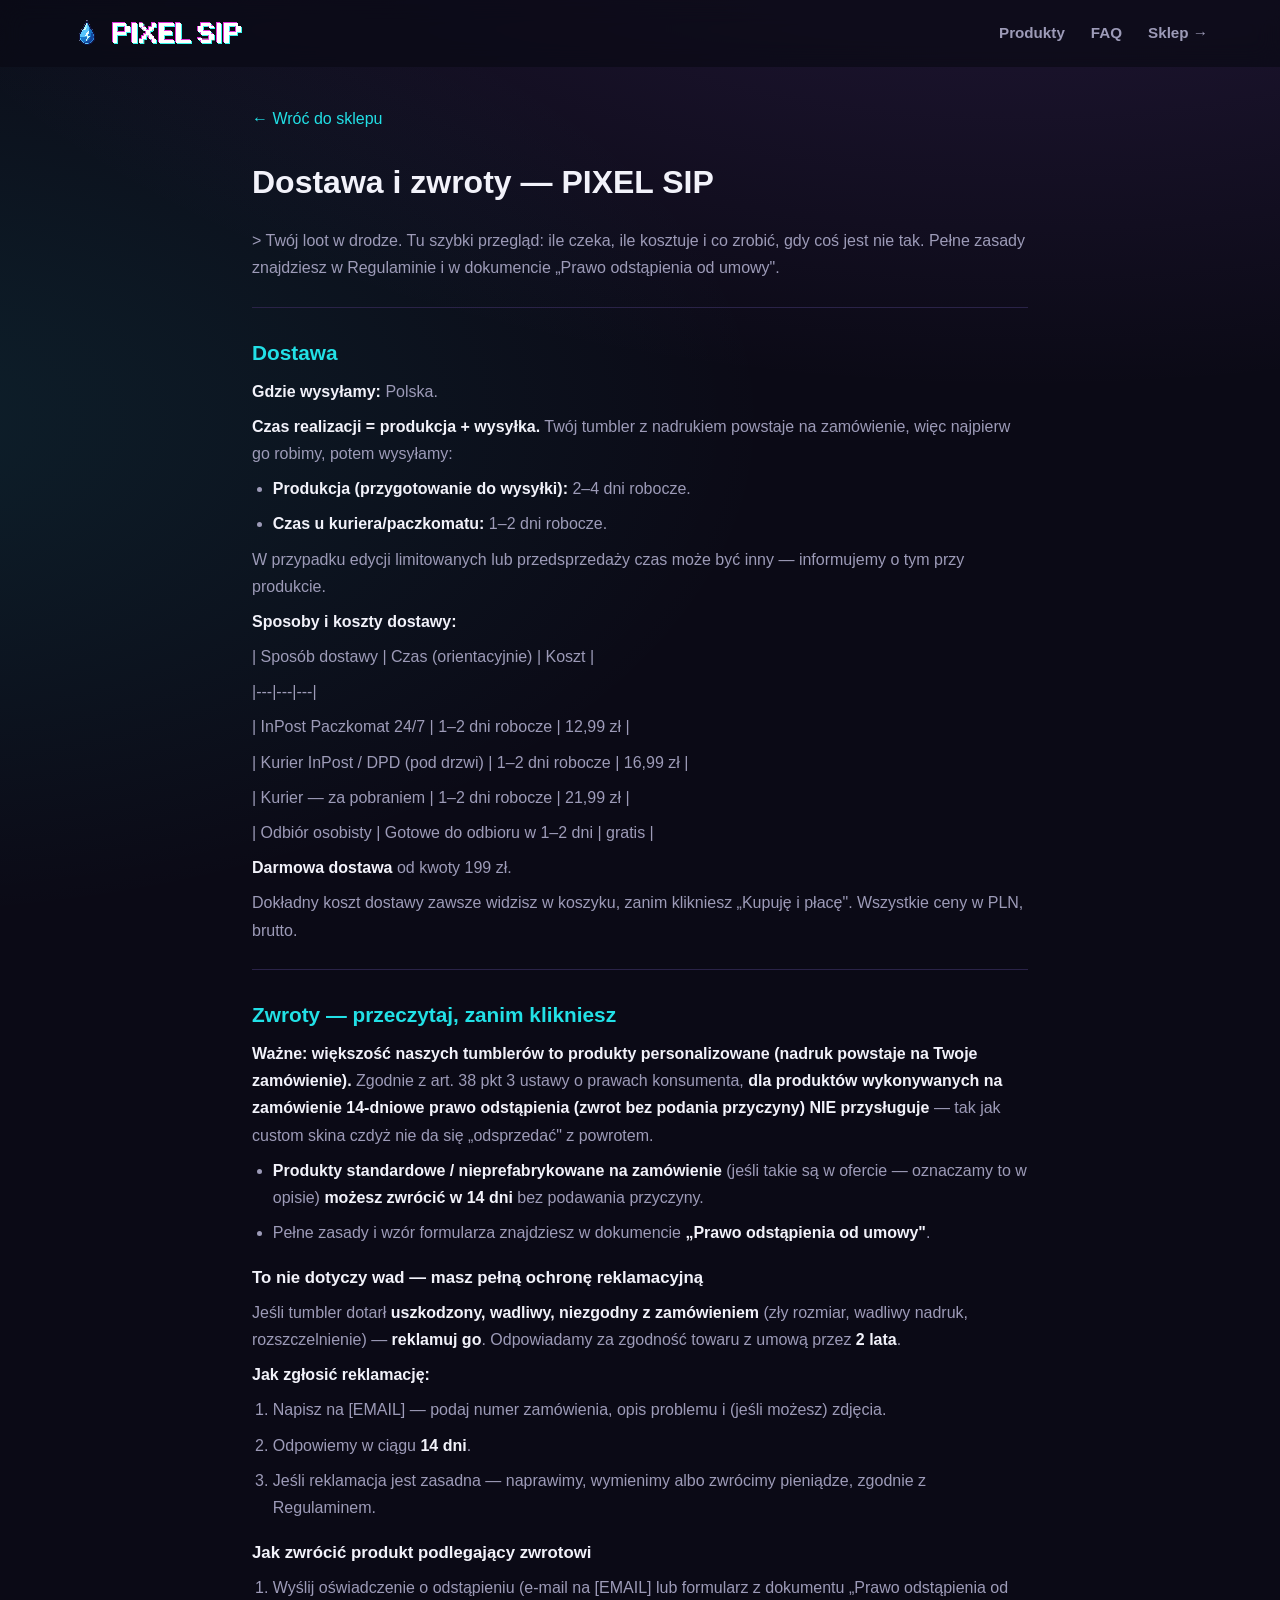
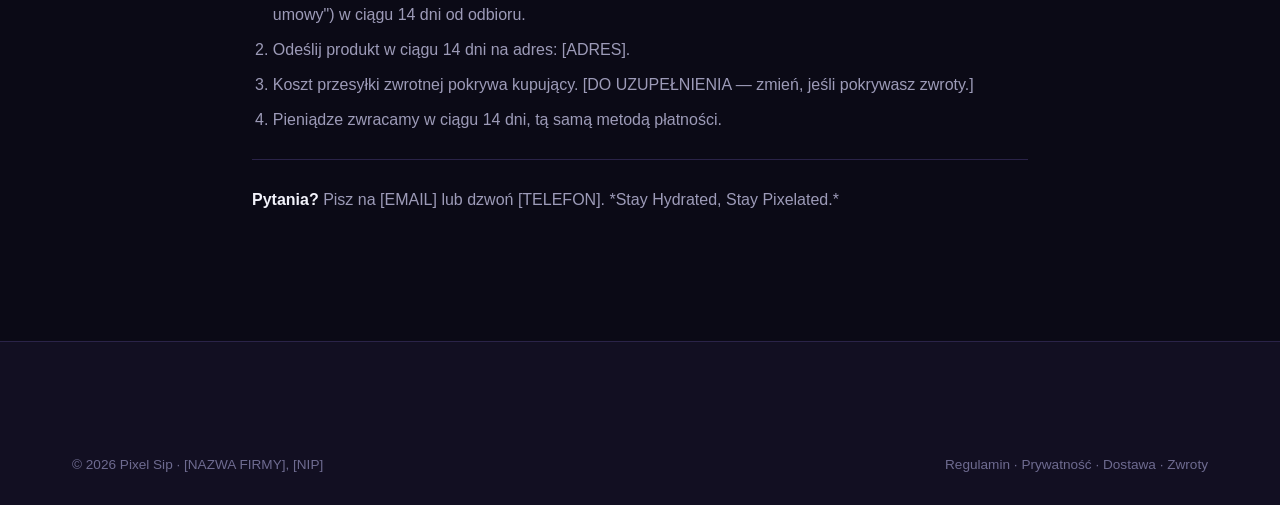
==== pages/dostawa-i-zwroty.html @ e31ced80 "Pixel Sip store — preview" ====
<!doctype html>
<html lang="pl"><head>
<meta charset="utf-8"><meta name="viewport" content="width=device-width,initial-scale=1">
<title>Dostawa i zwroty — Pixel Sip</title><meta name="robots" content="index,follow">
<link rel="icon" href="../assets/brand/favicon.png" type="image/png">
<link rel="stylesheet" href="../css/styles.css">
<style>.doc{max-width:820px;margin:0 auto;padding:40px 22px 80px}
.doc h1{font-size:2rem;margin:.2em 0 .6em}.doc h2{font-size:1.3rem;margin:1.4em 0 .4em;color:var(--cyan)}
.doc h3{font-size:1.05rem;margin:1.1em 0 .3em}.doc p,.doc li{color:var(--muted);margin:.5em 0;line-height:1.7}
.doc ul,.doc ol{padding-left:1.3em;margin:.4em 0}.doc strong{color:var(--txt)}.doc hr{border:none;border-top:1px solid var(--line);margin:1.6em 0}
.doc a{color:var(--cyan)}.backlink{display:inline-flex;gap:8px;color:var(--muted);margin-bottom:20px}</style>
</head><body>
<header id="site-header"><div class="wrap hdr">
  <a class="logo" href="../index.html"><img class="sym" src="../assets/brand/symbol.png" alt=""><img class="mark" src="../assets/brand/wordmark.png" alt="Pixel Sip" style="height:22px;image-rendering:pixelated"></a>
  <nav id="nav"><a href="../index.html#produkty">Produkty</a><a href="../index.html#faq">FAQ</a><a href="../index.html">Sklep →</a></nav>
</div></header>
<main class="doc">
  <a class="backlink" href="../index.html">← Wróć do sklepu</a>
  <h1>Dostawa i zwroty — PIXEL SIP</h1>
<p>&gt; Twój loot w drodze. Tu szybki przegląd: ile czeka, ile kosztuje i co zrobić, gdy coś jest nie tak. Pełne zasady znajdziesz w Regulaminie i w dokumencie „Prawo odstąpienia od umowy&quot;.</p>
<hr>
<h2>Dostawa</h2>
<p><strong>Gdzie wysyłamy:</strong> Polska.</p>
<p><strong>Czas realizacji = produkcja + wysyłka.</strong> Twój tumbler z nadrukiem powstaje na zamówienie, więc najpierw go robimy, potem wysyłamy:</p>
<ul>
<li><strong>Produkcja (przygotowanie do wysyłki):</strong> 2–4 dni robocze.</li>
<li><strong>Czas u kuriera/paczkomatu:</strong> 1–2 dni robocze.</li>
</ul>
<p>W przypadku edycji limitowanych lub przedsprzedaży czas może być inny — informujemy o tym przy produkcie.</p>
<p><strong>Sposoby i koszty dostawy:</strong></p>
<p>| Sposób dostawy | Czas (orientacyjnie) | Koszt |</p>
<p>|---|---|---|</p>
<p>| InPost Paczkomat 24/7 | 1–2 dni robocze | 12,99 zł |</p>
<p>| Kurier InPost / DPD (pod drzwi) | 1–2 dni robocze | 16,99 zł |</p>
<p>| Kurier — za pobraniem | 1–2 dni robocze | 21,99 zł |</p>
<p>| Odbiór osobisty | Gotowe do odbioru w 1–2 dni | gratis |</p>
<p><strong>Darmowa dostawa</strong> od kwoty 199 zł.</p>
<p>Dokładny koszt dostawy zawsze widzisz w koszyku, zanim klikniesz „Kupuję i płacę&quot;. Wszystkie ceny w PLN, brutto.</p>
<hr>
<h2>Zwroty — przeczytaj, zanim klikniesz</h2>
<p><strong>Ważne: większość naszych tumblerów to produkty personalizowane (nadruk powstaje na Twoje zamówienie).</strong> Zgodnie z art. 38 pkt 3 ustawy o prawach konsumenta, <strong>dla produktów wykonywanych na zamówienie 14-dniowe prawo odstąpienia (zwrot bez podania przyczyny) NIE przysługuje</strong> — tak jak custom skina czdyż nie da się „odsprzedać&quot; z powrotem.</p>
<ul>
<li><strong>Produkty standardowe / nieprefabrykowane na zamówienie</strong> (jeśli takie są w ofercie — oznaczamy to w opisie) <strong>możesz zwrócić w 14 dni</strong> bez podawania przyczyny.</li>
<li>Pełne zasady i wzór formularza znajdziesz w dokumencie <strong>„Prawo odstąpienia od umowy&quot;</strong>.</li>
</ul>
<h3>To nie dotyczy wad — masz pełną ochronę reklamacyjną</h3>
<p>Jeśli tumbler dotarł <strong>uszkodzony, wadliwy, niezgodny z zamówieniem</strong> (zły rozmiar, wadliwy nadruk, rozszczelnienie) — <strong>reklamuj go</strong>. Odpowiadamy za zgodność towaru z umową przez <strong>2 lata</strong>.</p>
<p><strong>Jak zgłosić reklamację:</strong></p>
<ol>
<li>Napisz na [EMAIL] — podaj numer zamówienia, opis problemu i (jeśli możesz) zdjęcia.</li>
<li>Odpowiemy w ciągu <strong>14 dni</strong>.</li>
<li>Jeśli reklamacja jest zasadna — naprawimy, wymienimy albo zwrócimy pieniądze, zgodnie z Regulaminem.</li>
</ol>
<h3>Jak zwrócić produkt podlegający zwrotowi</h3>
<ol>
<li>Wyślij oświadczenie o odstąpieniu (e-mail na [EMAIL] lub formularz z dokumentu „Prawo odstąpienia od umowy&quot;) w ciągu 14 dni od odbioru.</li>
<li>Odeślij produkt w ciągu 14 dni na adres: [ADRES].</li>
<li>Koszt przesyłki zwrotnej pokrywa kupujący. [DO UZUPEŁNIENIA — zmień, jeśli pokrywasz zwroty.]</li>
<li>Pieniądze zwracamy w ciągu 14 dni, tą samą metodą płatności.</li>
</ol>
<hr>
<p><strong>Pytania?</strong> Pisz na [EMAIL] lub dzwoń [TELEFON]. *Stay Hydrated, Stay Pixelated.*</p>
</main>
<footer><div class="wrap"><div class="foot__bottom" style="border:none">
  <span>© 2026 Pixel Sip · [NAZWA FIRMY], [NIP]</span>
  <span><a href="regulamin.html">Regulamin</a> · <a href="polityka-prywatnosci.html">Prywatność</a> · <a href="dostawa-i-zwroty.html">Dostawa</a> · <a href="odstapienie-od-umowy.html">Zwroty</a></span>
</div></div></footer>
</body></html>
---- css/styles.css ----
/* ===== Pixel Sip — Store design system ===== */
@font-face{font-family:'Silkscreen';src:url('../assets/fonts/Silkscreen-Bold.ttf');font-weight:700;font-display:swap}
@font-face{font-family:'Silkscreen';src:url('../assets/fonts/Silkscreen-Regular.ttf');font-weight:400;font-display:swap}
@font-face{font-family:'PressStart';src:url('../assets/fonts/PressStart2P-Regular.ttf');font-display:swap}

:root{
  --bg:#0B0A16; --bg2:#120F22; --card:#171228; --card2:#1E1838; --line:#2A2348;
  --cyan:#22E0E6; --pink:#FF2E97; --purple:#9B5DE5; --yellow:#FFD23F; --green:#5DF7A0;
  --txt:#F2F2FA; --muted:#9D9BB8; --muted2:#6E6B90;
  --grad:linear-gradient(90deg,var(--cyan),var(--pink));
  --radius:16px; --radius-sm:10px; --max:1180px;
  --shadow:0 18px 50px -20px rgba(0,0,0,.7); --glow:0 0 24px rgba(34,224,230,.35);
  --sans:-apple-system,BlinkMacSystemFont,'Segoe UI',Roboto,Helvetica,Arial,sans-serif;
}
*{box-sizing:border-box;margin:0;padding:0}
html{scroll-behavior:smooth;-webkit-text-size-adjust:100%}
body{font-family:var(--sans);background:var(--bg);color:var(--txt);line-height:1.55;overflow-x:hidden;
  background-image:radial-gradient(1200px 600px at 80% -10%,rgba(155,93,229,.18),transparent),radial-gradient(900px 500px at -10% 20%,rgba(34,224,230,.10),transparent)}
img{max-width:100%;display:block}
a{color:inherit;text-decoration:none}
button{font:inherit;cursor:pointer;border:none;background:none;color:inherit}
.muted{color:var(--muted)}
.wrap{max-width:var(--max);margin:0 auto;padding:0 22px}
.kicker{font-family:'Silkscreen',monospace;font-size:.72rem;letter-spacing:.22em;text-transform:uppercase;color:var(--cyan)}
.section{padding:84px 0}
.section h2{font-size:clamp(1.6rem,4vw,2.5rem);font-weight:800;letter-spacing:-.02em;margin:.3em 0 .2em;line-height:1.05}
.section .lead{color:var(--muted);max-width:60ch;font-size:1.05rem}
.center{text-align:center}.center .lead{margin:.4em auto 0}

/* ===== Buttons ===== */
.btn{display:inline-flex;align-items:center;gap:.5em;padding:.85em 1.4em;border-radius:999px;font-weight:700;
  transition:.18s transform,.18s box-shadow,.18s background;white-space:nowrap}
.btn:active{transform:translateY(1px)}
.btn--primary{background:var(--grad);color:#0a0a12;box-shadow:0 10px 30px -8px rgba(255,46,151,.55)}
.btn--primary:hover{box-shadow:0 14px 36px -8px rgba(255,46,151,.7),var(--glow)}
.btn--ghost{border:1.5px solid var(--line);color:var(--txt)}
.btn--ghost:hover{border-color:var(--cyan);color:var(--cyan)}
.btn--block{width:100%;justify-content:center}
.btn--lg{padding:1.05em 1.8em;font-size:1.05rem}
.btn:disabled{opacity:.45;pointer-events:none}

/* ===== Header ===== */
#site-header{position:sticky;top:0;z-index:60;backdrop-filter:blur(12px);background:rgba(11,10,22,.72);
  border-bottom:1px solid transparent;transition:.25s}
#site-header.scrolled{background:rgba(11,10,22,.92);border-bottom-color:var(--line)}
.hdr{display:flex;align-items:center;gap:18px;height:66px}
.logo{display:flex;align-items:center;gap:10px}
.logo img.sym{width:30px;height:30px;image-rendering:pixelated}
.logo img.mark{height:22px;image-rendering:pixelated}
#nav{margin-left:auto;display:flex;align-items:center;gap:26px}
#nav a{color:var(--muted);font-weight:600;font-size:.95rem;transition:.15s}
#nav a:hover{color:var(--txt)}
.hdr-actions{display:flex;align-items:center;gap:12px;margin-left:8px}
.icon-btn{position:relative;width:42px;height:42px;border-radius:12px;border:1px solid var(--line);display:grid;place-items:center;transition:.15s}
.icon-btn:hover{border-color:var(--cyan);color:var(--cyan)}
.cart-count{position:absolute;top:-7px;right:-7px;min-width:19px;height:19px;padding:0 5px;border-radius:999px;background:var(--pink);
  color:#fff;font-size:.7rem;font-weight:800;display:grid;place-items:center}
#nav-toggle{display:none}

/* ===== Hero ===== */
.hero{position:relative;padding:72px 0 64px;overflow:hidden}
.hero::before{content:'';position:absolute;inset:0;background:url('../assets/brand/hero.png') center/cover;opacity:.20;image-rendering:pixelated;
  -webkit-mask-image:linear-gradient(180deg,#000,transparent);mask-image:linear-gradient(180deg,#000,transparent)}
.hero__inner{position:relative;display:grid;grid-template-columns:1.05fr .95fr;gap:40px;align-items:center}
.hero h1{font-size:clamp(2.1rem,6vw,3.8rem);font-weight:900;line-height:1.02;letter-spacing:-.03em;margin:.35em 0}
.hero h1 .g{background:var(--grad);-webkit-background-clip:text;background-clip:text;color:transparent}
.hero p{color:var(--muted);font-size:1.15rem;max-width:48ch;margin-bottom:1.6em}
.hero__cta{display:flex;gap:14px;flex-wrap:wrap}
.hero__badges{display:flex;gap:18px;margin-top:26px;flex-wrap:wrap}
.hero__badges span{font-size:.88rem;color:var(--muted);display:inline-flex;align-items:center;white-space:nowrap}
.hero__badges span::first-letter{margin-right:6px}
.hero__art{aspect-ratio:1;border-radius:24px;background:url('../assets/brand/hero.png') center/cover;image-rendering:pixelated;
  border:1px solid var(--line);box-shadow:var(--shadow);position:relative}
.hero__art::after{content:'';position:absolute;inset:0;border-radius:24px;box-shadow:inset 0 0 60px rgba(34,224,230,.25)}

/* ===== Value props ===== */
.values{display:grid;grid-template-columns:repeat(4,1fr);gap:18px}
.value{background:var(--card);border:1px solid var(--line);border-radius:var(--radius);padding:24px}
.value .emoji{font-size:1.8rem;display:block;margin-bottom:10px}
.value h3{font-size:1.05rem;margin-bottom:6px}
.value p{color:var(--muted);font-size:.92rem}

/* ===== Configurator ===== */
.config{display:grid;grid-template-columns:.85fr 1.15fr;gap:40px;align-items:start}
.preview{position:sticky;top:90px}
.preview__stage{background:radial-gradient(120% 120% at 50% 0%,rgba(155,93,229,.22),transparent 60%),var(--bg2);
  border:1px solid var(--line);border-radius:24px;padding:34px;display:grid;place-items:center;min-height:420px;position:relative;overflow:hidden}
.preview__stage::before{content:'';position:absolute;inset:0;background:url('../assets/brand/section-bg.png') center/cover;opacity:.10;image-rendering:pixelated;pointer-events:none}
/* Mockup: wzór nałożony na realne zdjęcie tumblera */
.mockup{position:relative;width:min(300px,72%);margin:0 auto;transition:.3s;filter:drop-shadow(0 26px 40px rgba(0,0,0,.55))}
.mockup__photo{width:100%;display:block;image-rendering:auto}
.mockup__body{position:absolute;overflow:hidden;transition:.3s}
.mockup__art{position:absolute;inset:0;background-size:cover;background-position:center;image-rendering:pixelated;mix-blend-mode:multiply}
.mockup__body::after{content:'';position:absolute;inset:0;
  background:linear-gradient(90deg,rgba(0,0,0,.5),rgba(0,0,0,0) 30%,rgba(255,255,255,.12) 46%,rgba(0,0,0,0) 64%,rgba(0,0,0,.55))}
/* Podgląd 3D */
#tumbler3d{position:relative;z-index:1;width:100%;height:460px;cursor:grab;touch-action:none}
#tumbler3d:active{cursor:grabbing}
#tumbler3d canvas{display:block;width:100%!important;height:100%!important}
.hint3d{text-align:center;color:var(--muted2);font-size:.78rem;margin-top:6px}
@media(max-width:980px){#tumbler3d{height:400px}}
.preview__info{margin-top:20px;text-align:center}
.preview__info h3{font-size:1.25rem}
.preview__price{font-size:1.5rem;font-weight:900;color:var(--cyan)}
.preview__price s{font-size:1rem;color:var(--muted2);font-weight:600;margin-left:8px}

.config__panel h2{font-size:1.5rem;margin-bottom:4px}
.field{margin:22px 0}
.field>label{display:block;font-weight:700;margin-bottom:10px;font-size:.95rem}
.field .hint{color:var(--muted);font-size:.85rem;font-weight:400}
.size-opts{display:flex;gap:12px}
.size-opt{flex:1;border:1.5px solid var(--line);border-radius:14px;padding:14px;text-align:left;transition:.15s;background:var(--card)}
.size-opt:hover{border-color:var(--purple)}
.size-opt.is-active{border-color:var(--cyan);box-shadow:var(--glow);background:var(--card2)}
.size-opt__cap{display:block;font-weight:800;font-size:1.1rem}
.size-opt__price{display:block;color:var(--muted);font-size:.9rem;margin-top:2px}

.gallery-tools{display:flex;gap:10px;flex-wrap:wrap;align-items:center;margin-bottom:14px}
.chips{display:flex;gap:8px;flex-wrap:wrap}
.chip{border:1px solid var(--line);border-radius:999px;padding:.45em .9em;font-size:.85rem;font-weight:600;color:var(--muted);transition:.15s}
.chip:hover{color:var(--txt)}
.chip.is-active{background:var(--txt);color:#0a0a12;border-color:var(--txt)}
#design-search{margin-left:auto;background:var(--card);border:1px solid var(--line);border-radius:999px;padding:.5em 1em;color:var(--txt);min-width:160px}
#design-search:focus{outline:none;border-color:var(--cyan)}
.gallery{display:grid;grid-template-columns:repeat(4,1fr);gap:12px;max-height:560px;overflow-y:auto;padding:4px;scrollbar-width:thin}
.design-card{border:1.5px solid var(--line);border-radius:12px;overflow:hidden;background:var(--card);transition:.15s;text-align:left}
.design-card:hover{transform:translateY(-2px);border-color:var(--purple)}
.design-card.is-active{border-color:var(--cyan);box-shadow:var(--glow)}
.design-card__img{display:block;width:100%;aspect-ratio:16/10;object-fit:cover;image-rendering:pixelated;background:var(--card2)}
.design-card__meta{display:block;padding:8px 10px}
.design-card__name{display:block;font-size:.82rem;font-weight:700;white-space:nowrap;overflow:hidden;text-overflow:ellipsis}
.design-card__cat{display:block;font-size:.7rem;color:var(--muted2)}
.add-row{display:flex;gap:12px;align-items:center;margin-top:24px}

/* ===== Personalizacja / dostawa / trust / zgody ===== */
.perso-note{background:rgba(255,210,63,.08);border:1px solid rgba(255,210,63,.3);border-radius:12px;padding:12px 14px;font-size:.84rem;color:var(--muted);margin-top:22px;line-height:1.5}
.perso-note b{color:var(--txt)}.perso-note a{color:var(--cyan)}
.delivery-info{display:grid;grid-template-columns:1fr 1fr;gap:22px;margin-top:30px}
.delivery-info h3{font-size:1.1rem;margin-bottom:10px}
.delivery-ul{list-style:none}.delivery-ul li{display:flex;justify-content:space-between;gap:12px;padding:9px 0;border-bottom:1px solid var(--line);font-size:.92rem}
.delivery-ul b{color:var(--cyan)}.gift-note a{color:var(--cyan)}
.trust-strip{display:flex;flex-wrap:wrap;justify-content:space-between;gap:14px;padding:22px 0;font-size:.9rem;color:var(--muted)}
.nl-form{max-width:460px;margin:18px auto 0}.nl-row{display:flex;gap:10px}
.nl-consent,.co-consent{display:flex;gap:8px;align-items:flex-start;font-size:.78rem;color:var(--muted);margin-top:12px;text-align:left;line-height:1.45}
.nl-consent input,.co-consent input{margin-top:3px;flex-shrink:0}.nl-consent a,.co-consent a{color:var(--cyan)}.co-consent b{color:var(--txt)}
@media(max-width:640px){.delivery-info{grid-template-columns:1fr}.trust-strip{flex-direction:column;gap:10px}.nl-row{flex-direction:column}}

/* ===== Specs / bundles ===== */
.specs{display:grid;grid-template-columns:1fr 1fr;gap:22px}
.spec-card{background:var(--card);border:1px solid var(--line);border-radius:var(--radius);padding:26px}
.prod-photo{background:radial-gradient(circle at 50% 35%,#f1f2f8,#cdd1e4);border-radius:14px;height:200px;display:grid;place-items:center;margin-bottom:18px;border:1px solid var(--line)}
.prod-photo img{height:180px;width:auto;mix-blend-mode:multiply}
.spec-card h3{font-size:1.3rem;display:flex;align-items:baseline;gap:10px}
.spec-card h3 .cap{color:var(--cyan);font-family:'Silkscreen',monospace;font-size:.9rem}
.spec-card .price{font-size:1.6rem;font-weight:900;margin:8px 0 16px}
.spec-card .price s{font-size:1rem;color:var(--muted2);font-weight:600;margin-left:8px}
.spec-table{width:100%;border-collapse:collapse;font-size:.92rem}
.spec-table td{padding:9px 0;border-bottom:1px solid var(--line);vertical-align:top}
.spec-table td:first-child{color:var(--muted);width:42%}
.spec-table td:last-child{font-weight:600}
.bundles{display:flex;gap:16px;flex-wrap:wrap;margin-top:26px}
.bundle{flex:1;min-width:240px;background:linear-gradient(160deg,var(--card2),var(--card));border:1px solid var(--purple);border-radius:var(--radius);padding:22px}
.bundle b{color:var(--yellow)}

/* ===== Steps / care ===== */
.steps{display:grid;grid-template-columns:repeat(4,1fr);gap:18px;counter-reset:s}
.step{background:var(--card);border:1px solid var(--line);border-radius:var(--radius);padding:24px;position:relative}
.step::before{counter-increment:s;content:counter(s);position:absolute;top:-14px;left:22px;width:34px;height:34px;border-radius:10px;
  background:var(--grad);color:#0a0a12;font-weight:900;display:grid;place-items:center}
.step h3{margin:10px 0 6px;font-size:1.05rem}.step p{color:var(--muted);font-size:.92rem}
.care{display:grid;grid-template-columns:repeat(auto-fit,minmax(220px,1fr));gap:12px;margin-top:18px}
.care li{list-style:none;background:var(--card);border:1px solid var(--line);border-radius:12px;padding:14px 16px;font-size:.92rem;display:flex;gap:10px}
.care li::before{content:'▸';color:var(--cyan)}

/* ===== FAQ ===== */
.faq{max-width:780px;margin:0 auto}
.faq-item{border-bottom:1px solid var(--line)}
.faq-q{width:100%;text-align:left;padding:20px 0;font-weight:700;font-size:1.05rem;display:flex;justify-content:space-between;gap:16px}
.faq-q::after{content:'+';color:var(--cyan);font-size:1.3rem;transition:.2s}
.faq-item.open .faq-q::after{transform:rotate(45deg)}
.faq-a{max-height:0;overflow:hidden;transition:.25s;color:var(--muted)}
.faq-item.open .faq-a{max-height:300px;padding-bottom:20px}

/* ===== Newsletter / About ===== */
.cta-band{background:linear-gradient(120deg,rgba(34,224,230,.12),rgba(255,46,151,.12));border:1px solid var(--line);border-radius:24px;padding:48px;text-align:center}
.cta-band form{display:flex;gap:10px;max-width:440px;margin:18px auto 0}
.cta-band input{flex:1;background:var(--bg);border:1px solid var(--line);border-radius:999px;padding:.85em 1.2em;color:var(--txt)}
.cta-band input:focus{outline:none;border-color:var(--cyan)}
.about{display:grid;grid-template-columns:1fr 1fr;gap:40px;align-items:center}
.about__art{aspect-ratio:4/3;border-radius:20px;background:url('../assets/brand/section-bg.png') center/cover;image-rendering:pixelated;border:1px solid var(--line)}

/* ===== Footer ===== */
footer{border-top:1px solid var(--line);background:var(--bg2);padding:56px 0 30px;margin-top:40px}
.foot{display:grid;grid-template-columns:1.5fr 1fr 1fr 1fr;gap:30px}
.foot h4{font-size:.85rem;text-transform:uppercase;letter-spacing:.1em;color:var(--muted2);margin-bottom:14px}
.foot a{display:block;color:var(--muted);padding:5px 0;font-size:.92rem}
.foot a:hover{color:var(--cyan)}
.foot__brand p{color:var(--muted);font-size:.92rem;margin-top:12px;max-width:34ch}
.foot__bottom{border-top:1px solid var(--line);margin-top:36px;padding-top:20px;display:flex;justify-content:space-between;flex-wrap:wrap;gap:10px;color:var(--muted2);font-size:.85rem}

/* ===== Cart drawer ===== */
#overlay{position:fixed;inset:0;background:rgba(5,4,12,.6);backdrop-filter:blur(3px);opacity:0;pointer-events:none;transition:.25s;z-index:90}
#overlay.show{opacity:1;pointer-events:auto}
#cart-drawer{position:fixed;top:0;right:0;height:100%;width:min(420px,calc(100% - 44px));background:var(--bg2);border-left:1px solid var(--line);
  transform:translateX(100%);transition:.3s cubic-bezier(.4,0,.2,1);z-index:100;display:flex;flex-direction:column}
#cart-drawer.open{transform:none}
.cart-head{display:flex;align-items:center;justify-content:space-between;padding:22px;border-bottom:1px solid var(--line)}
.cart-head h3{font-size:1.2rem}
.free{padding:14px 22px;border-bottom:1px solid var(--line);font-size:.88rem}
.free__bar{height:7px;border-radius:99px;background:var(--card);margin-top:8px;overflow:hidden}
.free__bar::before{content:'';display:block;height:100%;width:calc(var(--p,0)*100%);background:var(--grad);transition:.3s}
#cart-items{list-style:none;flex:1;overflow-y:auto;padding:12px 22px}
.cart-item{display:grid;grid-template-columns:54px 1fr auto;gap:12px;align-items:center;padding:14px 0;border-bottom:1px solid var(--line)}
.cart-item__img{width:54px;height:54px;border-radius:10px;background-size:cover;background-position:center;image-rendering:pixelated;border:1px solid var(--line)}
.cart-item__info{display:flex;flex-direction:column;gap:1px;font-size:.9rem}
.cart-item__price{color:var(--cyan);font-weight:700;font-size:.85rem}
.qty{display:flex;align-items:center;gap:8px;grid-column:2;justify-self:start;margin-top:6px}
.qty button{width:34px;height:34px;border-radius:8px;border:1px solid var(--line);font-weight:800}
.qty button:hover{border-color:var(--cyan);color:var(--cyan)}
.cart-item__rm{color:var(--muted2);font-size:.9rem;align-self:start}
.cart-item__rm:hover{color:var(--pink)}
.cart-empty{text-align:center;color:var(--muted);padding:50px 0}
.cart-foot{padding:22px;border-top:1px solid var(--line)}
.cart-foot .row{display:flex;justify-content:space-between;margin-bottom:14px;font-size:1.05rem}
.cart-foot .row b{font-size:1.3rem}

/* ===== Checkout modal ===== */
#checkout-modal{position:fixed;inset:0;display:grid;place-items:center;z-index:110;opacity:0;pointer-events:none;transition:.2s;padding:18px}
#checkout-modal.open{opacity:1;pointer-events:auto}
.checkout{background:var(--bg2);border:1px solid var(--line);border-radius:20px;width:min(560px,100%);max-height:92vh;overflow-y:auto;box-shadow:var(--shadow)}
.checkout__head{display:flex;justify-content:space-between;align-items:center;padding:22px;border-bottom:1px solid var(--line)}
.checkout__body{padding:22px}
#co-summary{list-style:none;margin-bottom:16px}#co-summary li{padding:6px 0;border-bottom:1px solid var(--line);font-size:.92rem}
.co-total{display:flex;justify-content:space-between;align-items:baseline;gap:14px;font-size:1.15rem;font-weight:800;margin:10px 0}
.co-total span{font-size:.92rem;color:var(--muted);font-weight:600}.co-total b{white-space:nowrap}
.checkout label{display:block;font-size:.85rem;color:var(--muted);margin:12px 0 5px}
.checkout input,.checkout textarea,.checkout select{width:100%;background:var(--bg);border:1px solid var(--line);border-radius:10px;padding:.7em .9em;color:var(--txt)}
.checkout input:focus,.checkout textarea:focus,.checkout select:focus{outline:none;border-color:var(--cyan)}
.checkout .grid2{display:grid;grid-template-columns:1fr 1fr;gap:12px}
#co-success{text-align:center;padding:30px 0}
#co-success .big{font-size:2.4rem}

/* ===== Sticky mobile bar ===== */
#sticky-bar{position:fixed;bottom:0;left:0;right:0;z-index:55;display:none;gap:10px;padding:12px 16px calc(12px + env(safe-area-inset-bottom));
  background:rgba(11,10,22,.95);backdrop-filter:blur(12px);border-top:1px solid var(--line)}

/* ===== Toast ===== */
#toast{position:fixed;bottom:24px;left:50%;transform:transl(-50%,20px);translate:-50% 20px;background:var(--card2);border:1px solid var(--cyan);
  color:var(--txt);padding:.8em 1.3em;border-radius:999px;z-index:120;opacity:0;transition:.25s;box-shadow:var(--glow);font-size:.9rem;font-weight:600}
#toast.show{opacity:1;translate:-50% 0}

/* ===== Responsive ===== */
@media(max-width:980px){
  .hero__inner{grid-template-columns:1fr}.hero__art{display:none}
  .values{grid-template-columns:1fr 1fr}.steps{grid-template-columns:1fr 1fr}
  .config{grid-template-columns:1fr}.preview{position:static;order:-1;top:auto}
  .specs{grid-template-columns:1fr}.about{grid-template-columns:1fr}.about__art{display:none}
  .foot{grid-template-columns:1fr 1fr}
}
@media(max-width:640px){
  .section{padding:60px 0}
  #nav{position:fixed;top:66px;left:0;right:0;z-index:58;flex-direction:column;align-items:flex-start;gap:0;background:var(--bg2);
    border-bottom:1px solid var(--line);padding:8px 22px;transform:translateY(-130%);transition:.25s;margin:0}
  #nav.open{transform:none}#nav a{padding:12px 0;width:100%;border-bottom:1px solid var(--line)}
  #nav-toggle{display:grid}
  .values{grid-template-columns:1fr}.steps{grid-template-columns:1fr}
  .gallery{grid-template-columns:repeat(3,1fr);max-height:none;overflow-y:visible}
  .checkout .grid2{grid-template-columns:1fr}.checkout input,.checkout select,.checkout textarea{min-height:44px}
  .foot{grid-template-columns:1fr}
  #sticky-bar{display:flex}
  #toast{bottom:calc(76px + 18px)}
  body{padding-bottom:78px}
}
@media(max-width:480px){ .gallery{grid-template-columns:repeat(2,1fr)} }
/* Cookie banner */
#cookie-banner{position:fixed;bottom:14px;left:14px;right:14px;max-width:560px;margin:0 auto;z-index:95;background:var(--card2);
  border:1px solid var(--line);border-radius:14px;padding:16px 18px;display:flex;gap:14px;align-items:center;box-shadow:var(--shadow);font-size:.88rem;color:var(--muted)}
#cookie-banner a{color:var(--cyan)}#cookie-banner .btn{white-space:nowrap;padding:.6em 1.1em}
@media(max-width:640px){#cookie-banner{flex-direction:column;align-items:stretch;text-align:center;bottom:90px}}
@media(prefers-reduced-motion:reduce){*{transition:none!important;scroll-behavior:auto!important}}
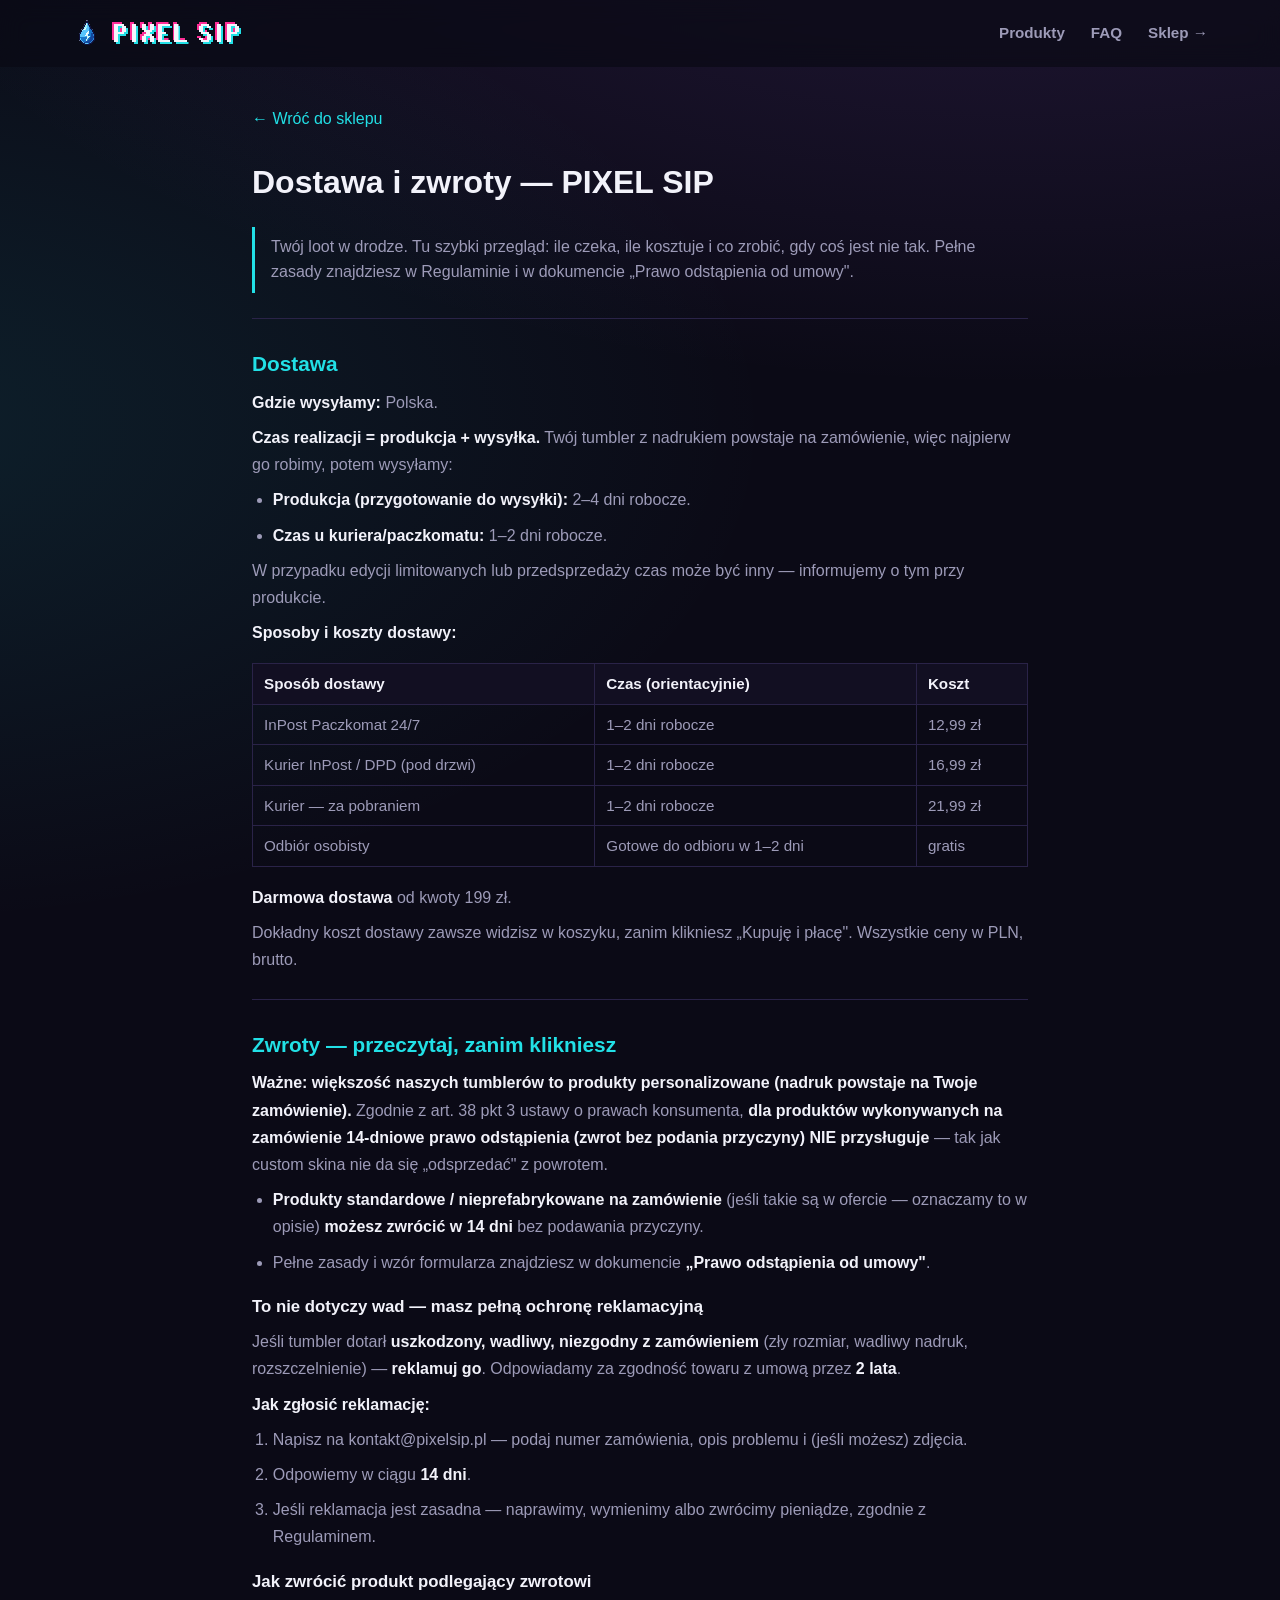
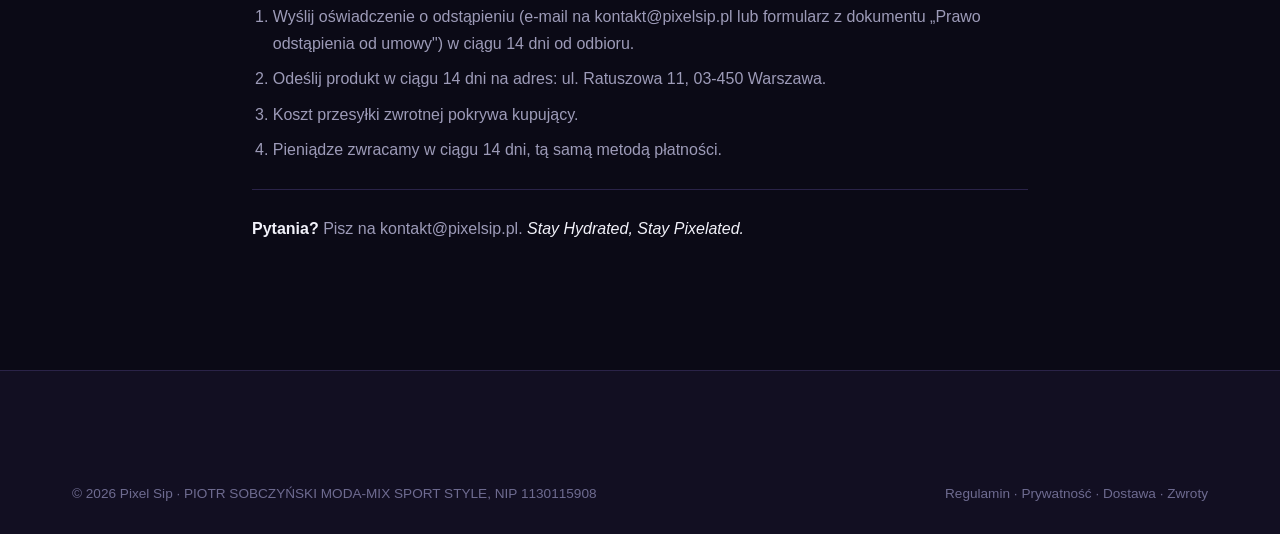
==== commit bc446983: "Kreator: poprawki UX po feedbacku + sync z produkcją Sklep (store.js/css/index.html, wdrożone na skl" ====
--- a/pages/dostawa-i-zwroty.html
+++ b/pages/dostawa-i-zwroty.html
@@ -8,7 +8,12 @@
 .doc h1{font-size:2rem;margin:.2em 0 .6em}.doc h2{font-size:1.3rem;margin:1.4em 0 .4em;color:var(--cyan)}
 .doc h3{font-size:1.05rem;margin:1.1em 0 .3em}.doc p,.doc li{color:var(--muted);margin:.5em 0;line-height:1.7}
 .doc ul,.doc ol{padding-left:1.3em;margin:.4em 0}.doc strong{color:var(--txt)}.doc hr{border:none;border-top:1px solid var(--line);margin:1.6em 0}
-.doc a{color:var(--cyan)}.backlink{display:inline-flex;gap:8px;color:var(--muted);margin-bottom:20px}</style>
+.doc a{color:var(--cyan)}.backlink{display:inline-flex;gap:8px;color:var(--muted);margin-bottom:20px}
+.doc table{width:100%;border-collapse:collapse;margin:1.1em 0;font-size:.95rem}
+.doc th,.doc td{border:1px solid var(--line);padding:8px 11px;text-align:left;vertical-align:top}
+.doc th{color:var(--txt);background:var(--bg2)}.doc td{color:var(--muted)}
+.doc blockquote{border-left:3px solid var(--cyan);margin:1.1em 0;padding:.5em 0 .5em 1em;color:var(--muted)}
+.doc em{color:var(--txt);font-style:italic}</style>
 </head><body>
 <header id="site-header"><div class="wrap hdr">
   <a class="logo" href="../index.html"><img class="sym" src="../assets/brand/symbol.png" alt=""><img class="mark" src="../assets/brand/wordmark.png" alt="Pixel Sip" style="height:22px;image-rendering:pixelated"></a>
@@ -17,7 +22,7 @@
 <main class="doc">
   <a class="backlink" href="../index.html">← Wróć do sklepu</a>
   <h1>Dostawa i zwroty — PIXEL SIP</h1>
-<p>&gt; Twój loot w drodze. Tu szybki przegląd: ile czeka, ile kosztuje i co zrobić, gdy coś jest nie tak. Pełne zasady znajdziesz w Regulaminie i w dokumencie „Prawo odstąpienia od umowy&quot;.</p>
+<blockquote>Twój loot w drodze. Tu szybki przegląd: ile czeka, ile kosztuje i co zrobić, gdy coś jest nie tak. Pełne zasady znajdziesz w Regulaminie i w dokumencie „Prawo odstąpienia od umowy&quot;.</blockquote>
 <hr>
 <h2>Dostawa</h2>
 <p><strong>Gdzie wysyłamy:</strong> Polska.</p>
@@ -28,17 +33,17 @@
 </ul>
 <p>W przypadku edycji limitowanych lub przedsprzedaży czas może być inny — informujemy o tym przy produkcie.</p>
 <p><strong>Sposoby i koszty dostawy:</strong></p>
-<p>| Sposób dostawy | Czas (orientacyjnie) | Koszt |</p>
-<p>|---|---|---|</p>
-<p>| InPost Paczkomat 24/7 | 1–2 dni robocze | 12,99 zł |</p>
-<p>| Kurier InPost / DPD (pod drzwi) | 1–2 dni robocze | 16,99 zł |</p>
-<p>| Kurier — za pobraniem | 1–2 dni robocze | 21,99 zł |</p>
-<p>| Odbiór osobisty | Gotowe do odbioru w 1–2 dni | gratis |</p>
+<table><thead><tr><th>Sposób dostawy</th><th>Czas (orientacyjnie)</th><th>Koszt</th></tr></thead><tbody>
+<tr><td>InPost Paczkomat 24/7</td><td>1–2 dni robocze</td><td>12,99 zł</td></tr>
+<tr><td>Kurier InPost / DPD (pod drzwi)</td><td>1–2 dni robocze</td><td>16,99 zł</td></tr>
+<tr><td>Kurier — za pobraniem</td><td>1–2 dni robocze</td><td>21,99 zł</td></tr>
+<tr><td>Odbiór osobisty</td><td>Gotowe do odbioru w 1–2 dni</td><td>gratis</td></tr>
+</tbody></table>
 <p><strong>Darmowa dostawa</strong> od kwoty 199 zł.</p>
 <p>Dokładny koszt dostawy zawsze widzisz w koszyku, zanim klikniesz „Kupuję i płacę&quot;. Wszystkie ceny w PLN, brutto.</p>
 <hr>
 <h2>Zwroty — przeczytaj, zanim klikniesz</h2>
-<p><strong>Ważne: większość naszych tumblerów to produkty personalizowane (nadruk powstaje na Twoje zamówienie).</strong> Zgodnie z art. 38 pkt 3 ustawy o prawach konsumenta, <strong>dla produktów wykonywanych na zamówienie 14-dniowe prawo odstąpienia (zwrot bez podania przyczyny) NIE przysługuje</strong> — tak jak custom skina czdyż nie da się „odsprzedać&quot; z powrotem.</p>
+<p><strong>Ważne: większość naszych tumblerów to produkty personalizowane (nadruk powstaje na Twoje zamówienie).</strong> Zgodnie z art. 38 pkt 3 ustawy o prawach konsumenta, <strong>dla produktów wykonywanych na zamówienie 14-dniowe prawo odstąpienia (zwrot bez podania przyczyny) NIE przysługuje</strong> — tak jak custom skina nie da się „odsprzedać&quot; z powrotem.</p>
 <ul>
 <li><strong>Produkty standardowe / nieprefabrykowane na zamówienie</strong> (jeśli takie są w ofercie — oznaczamy to w opisie) <strong>możesz zwrócić w 14 dni</strong> bez podawania przyczyny.</li>
 <li>Pełne zasady i wzór formularza znajdziesz w dokumencie <strong>„Prawo odstąpienia od umowy&quot;</strong>.</li>
@@ -47,22 +52,22 @@
 <p>Jeśli tumbler dotarł <strong>uszkodzony, wadliwy, niezgodny z zamówieniem</strong> (zły rozmiar, wadliwy nadruk, rozszczelnienie) — <strong>reklamuj go</strong>. Odpowiadamy za zgodność towaru z umową przez <strong>2 lata</strong>.</p>
 <p><strong>Jak zgłosić reklamację:</strong></p>
 <ol>
-<li>Napisz na [EMAIL] — podaj numer zamówienia, opis problemu i (jeśli możesz) zdjęcia.</li>
+<li>Napisz na kontakt@pixelsip.pl — podaj numer zamówienia, opis problemu i (jeśli możesz) zdjęcia.</li>
 <li>Odpowiemy w ciągu <strong>14 dni</strong>.</li>
 <li>Jeśli reklamacja jest zasadna — naprawimy, wymienimy albo zwrócimy pieniądze, zgodnie z Regulaminem.</li>
 </ol>
 <h3>Jak zwrócić produkt podlegający zwrotowi</h3>
 <ol>
-<li>Wyślij oświadczenie o odstąpieniu (e-mail na [EMAIL] lub formularz z dokumentu „Prawo odstąpienia od umowy&quot;) w ciągu 14 dni od odbioru.</li>
-<li>Odeślij produkt w ciągu 14 dni na adres: [ADRES].</li>
-<li>Koszt przesyłki zwrotnej pokrywa kupujący. [DO UZUPEŁNIENIA — zmień, jeśli pokrywasz zwroty.]</li>
+<li>Wyślij oświadczenie o odstąpieniu (e-mail na kontakt@pixelsip.pl lub formularz z dokumentu „Prawo odstąpienia od umowy&quot;) w ciągu 14 dni od odbioru.</li>
+<li>Odeślij produkt w ciągu 14 dni na adres: ul. Ratuszowa 11, 03-450 Warszawa.</li>
+<li>Koszt przesyłki zwrotnej pokrywa kupujący.</li>
 <li>Pieniądze zwracamy w ciągu 14 dni, tą samą metodą płatności.</li>
 </ol>
 <hr>
-<p><strong>Pytania?</strong> Pisz na [EMAIL] lub dzwoń [TELEFON]. *Stay Hydrated, Stay Pixelated.*</p>
+<p><strong>Pytania?</strong> Pisz na kontakt@pixelsip.pl. <em>Stay Hydrated, Stay Pixelated.</em></p>
 </main>
 <footer><div class="wrap"><div class="foot__bottom" style="border:none">
-  <span>© 2026 Pixel Sip · [NAZWA FIRMY], [NIP]</span>
+  <span>© 2026 Pixel Sip · PIOTR SOBCZYŃSKI MODA-MIX SPORT STYLE, NIP 1130115908</span>
   <span><a href="regulamin.html">Regulamin</a> · <a href="polityka-prywatnosci.html">Prywatność</a> · <a href="dostawa-i-zwroty.html">Dostawa</a> · <a href="odstapienie-od-umowy.html">Zwroty</a></span>
 </div></div></footer>
 </body></html>
--- a/css/styles.css
+++ b/css/styles.css
@@ -2,6 +2,7 @@
 @font-face{font-family:'Silkscreen';src:url('../assets/fonts/Silkscreen-Bold.ttf');font-weight:700;font-display:swap}
 @font-face{font-family:'Silkscreen';src:url('../assets/fonts/Silkscreen-Regular.ttf');font-weight:400;font-display:swap}
 @font-face{font-family:'PressStart';src:url('../assets/fonts/PressStart2P-Regular.ttf');font-display:swap}
+@font-face{font-family:'PixelSipFont';src:url('../assets/fonts/PixelOperator-Bold.ttf');font-display:swap}
 
 :root{
   --bg:#0B0A16; --bg2:#120F22; --card:#171228; --card2:#1E1838; --line:#2A2348;
@@ -13,8 +14,8 @@
   --sans:-apple-system,BlinkMacSystemFont,'Segoe UI',Roboto,Helvetica,Arial,sans-serif;
 }
 *{box-sizing:border-box;margin:0;padding:0}
-html{scroll-behavior:smooth;-webkit-text-size-adjust:100%}
-body{font-family:var(--sans);background:var(--bg);color:var(--txt);line-height:1.55;overflow-x:hidden;
+html{scroll-behavior:smooth;-webkit-text-size-adjust:100%;overflow-x:clip}
+body{font-family:var(--sans);background:var(--bg);color:var(--txt);line-height:1.55;overflow-x:clip;
   background-image:radial-gradient(1200px 600px at 80% -10%,rgba(155,93,229,.18),transparent),radial-gradient(900px 500px at -10% 20%,rgba(34,224,230,.10),transparent)}
 img{max-width:100%;display:block}
 a{color:inherit;text-decoration:none}
@@ -59,7 +60,7 @@
 
 /* ===== Hero ===== */
 .hero{position:relative;padding:72px 0 64px;overflow:hidden}
-.hero::before{content:'';position:absolute;inset:0;background:url('../assets/brand/hero.png') center/cover;opacity:.20;image-rendering:pixelated;
+.hero::before{content:'';position:absolute;inset:0;background-image:var(--hero-bg,url('../assets/brand/hero.png'));background-position:center;background-size:cover;opacity:.20;image-rendering:pixelated;
   -webkit-mask-image:linear-gradient(180deg,#000,transparent);mask-image:linear-gradient(180deg,#000,transparent)}
 .hero__inner{position:relative;display:grid;grid-template-columns:1.05fr .95fr;gap:40px;align-items:center}
 .hero h1{font-size:clamp(2.1rem,6vw,3.8rem);font-weight:900;line-height:1.02;letter-spacing:-.03em;margin:.35em 0}
@@ -69,9 +70,15 @@
 .hero__badges{display:flex;gap:18px;margin-top:26px;flex-wrap:wrap}
 .hero__badges span{font-size:.88rem;color:var(--muted);display:inline-flex;align-items:center;white-space:nowrap}
 .hero__badges span::first-letter{margin-right:6px}
-.hero__art{aspect-ratio:1;border-radius:24px;background:url('../assets/brand/hero.png') center/cover;image-rendering:pixelated;
-  border:1px solid var(--line);box-shadow:var(--shadow);position:relative}
-.hero__art::after{content:'';position:absolute;inset:0;border-radius:24px;box-shadow:inset 0 0 60px rgba(34,224,230,.25)}
+.hero__art{aspect-ratio:1;border-radius:24px;background:var(--bg2);image-rendering:pixelated;
+  border:1px solid var(--line);box-shadow:var(--shadow);position:relative;overflow:hidden}
+.hero__art::after{content:'';position:absolute;inset:0;border-radius:24px;box-shadow:inset 0 0 60px rgba(34,224,230,.25);z-index:2;pointer-events:none}
+.hero__slide{position:absolute;inset:0;background-size:cover;background-position:center;image-rendering:pixelated;opacity:0;transition:opacity .8s ease}
+.hero__slide.is-active{opacity:1}
+.hero__dots{position:absolute;bottom:14px;left:0;right:0;display:flex;justify-content:center;gap:7px;z-index:3}
+.hero__dot{width:8px;height:8px;border-radius:50%;background:rgba(242,242,250,.4);border:0;padding:0;cursor:pointer;transition:.2s}
+.hero__dot:hover{background:rgba(242,242,250,.7)}
+.hero__dot.is-active{background:var(--cyan);width:22px;border-radius:5px}
 
 /* ===== Value props ===== */
 .values{display:grid;grid-template-columns:repeat(4,1fr);gap:18px}
@@ -79,9 +86,22 @@
 .value .emoji{font-size:1.8rem;display:block;margin-bottom:10px}
 .value h3{font-size:1.05rem;margin-bottom:6px}
 .value p{color:var(--muted);font-size:.92rem}
+.hero__summer{display:inline-flex;align-items:center;gap:11px;margin:0 0 1.5em;padding:11px 17px;border-radius:999px;background:linear-gradient(90deg,rgba(255,210,63,.13),rgba(255,46,151,.13));border:1px solid rgba(255,138,61,.5);font-size:.96rem;color:var(--txt);max-width:50ch;line-height:1.4}
+.hero__summer-em{font-size:1.25rem;flex-shrink:0}
+.hero__summer b{color:var(--yellow);font-weight:700}
+.kicker--hot{color:var(--yellow)}
+.summer{background:var(--bg2)}
+.summer-grid{display:grid;grid-template-columns:repeat(3,1fr);gap:18px}
+.summer-card{background:var(--card);border:1px solid var(--line);border-radius:var(--radius);padding:24px;position:relative;overflow:hidden}
+.summer-card::before{content:"";position:absolute;left:0;right:0;top:0;height:3px;background:linear-gradient(90deg,var(--yellow),var(--pink))}
+.summer-em{font-size:1.8rem;display:block;margin-bottom:10px}
+.summer-card h3{font-size:1.05rem;margin-bottom:6px}
+.summer-card p{color:var(--muted);font-size:.92rem}
+@media(max-width:760px){.summer-grid{grid-template-columns:1fr}}
 
 /* ===== Configurator ===== */
 .config{display:grid;grid-template-columns:.85fr 1.15fr;gap:40px;align-items:start}
+.config>*{min-width:0}
 .preview{position:sticky;top:90px}
 .preview__stage{background:radial-gradient(120% 120% at 50% 0%,rgba(155,93,229,.22),transparent 60%),var(--bg2);
   border:1px solid var(--line);border-radius:24px;padding:34px;display:grid;place-items:center;min-height:420px;position:relative;overflow:hidden}
@@ -94,11 +114,10 @@
 .mockup__body::after{content:'';position:absolute;inset:0;
   background:linear-gradient(90deg,rgba(0,0,0,.5),rgba(0,0,0,0) 30%,rgba(255,255,255,.12) 46%,rgba(0,0,0,0) 64%,rgba(0,0,0,.55))}
 /* Podgląd 3D */
-#tumbler3d{position:relative;z-index:1;width:100%;height:460px;cursor:grab;touch-action:none}
+#tumbler3d{position:relative;z-index:1;width:100%;height:clamp(360px,52vh,520px);cursor:grab;touch-action:none}
 #tumbler3d:active{cursor:grabbing}
 #tumbler3d canvas{display:block;width:100%!important;height:100%!important}
 .hint3d{text-align:center;color:var(--muted2);font-size:.78rem;margin-top:6px}
-@media(max-width:980px){#tumbler3d{height:400px}}
 .preview__info{margin-top:20px;text-align:center}
 .preview__info h3{font-size:1.25rem}
 .preview__price{font-size:1.5rem;font-weight:900;color:var(--cyan)}
@@ -114,6 +133,46 @@
 .size-opt.is-active{border-color:var(--cyan);box-shadow:var(--glow);background:var(--card2)}
 .size-opt__cap{display:block;font-weight:800;font-size:1.1rem}
 .size-opt__price{display:block;color:var(--muted);font-size:.9rem;margin-top:2px}
+.strip-opts{display:flex;gap:8px;flex-wrap:wrap}
+.strip-opt{flex:1;min-width:88px;border:1.5px solid var(--line);border-radius:12px;padding:10px 8px;font-size:.86rem;font-weight:700;color:var(--muted);background:var(--card);transition:.15s}
+.strip-opt:hover{border-color:var(--purple);color:var(--txt)}
+.strip-opt.is-active{border-color:var(--cyan);color:var(--txt);box-shadow:var(--glow);background:var(--card2)}
+.strip-group{margin-top:14px;padding:12px 14px;border:1px solid var(--line);border-radius:12px;background:var(--card);transition:.2s}
+.strip-group.off{display:none}
+.strip-group__h{font-size:.78rem;font-weight:700;text-transform:uppercase;letter-spacing:.08em;color:var(--cyan);margin-bottom:4px}
+.strip-text-row{margin:0 0 12px}
+#strip-text-top,#strip-text-bot{width:100%;background:var(--bg);border:1.5px solid var(--line);border-radius:12px;padding:.7em .9em;color:var(--txt);font-family:'PixelSipFont','Silkscreen',monospace;font-size:1.25rem;letter-spacing:.04em}
+#strip-text-top::placeholder,#strip-text-bot::placeholder{font-family:var(--sans);font-size:.9rem;letter-spacing:0;color:var(--muted)}
+#strip-text-top:focus,#strip-text-bot:focus{outline:none;border-color:var(--cyan);box-shadow:var(--glow)}
+.strip-text-hint{display:block;margin-top:6px}
+.color-row{display:flex;align-items:center;gap:12px;margin-top:8px}
+.color-lbl{font-size:.74rem;font-weight:700;color:var(--txt);min-width:70px;display:flex;align-items:center;gap:6px;text-transform:uppercase;letter-spacing:.03em}
+.color-lbl::before{content:'';display:inline-grid;place-items:center;width:17px;height:17px;border-radius:4px;font-size:.72rem;font-weight:800;flex:0 0 auto}
+.color-lbl--text::before{content:'A';color:#06121a;background:var(--cyan)}                 /* napis (tekst) */
+.color-lbl--bg::before{background:repeating-linear-gradient(45deg,var(--muted) 0 3px,transparent 3px 6px),var(--line)}  /* tło (wypełnienie) */
+.color-row--sep .strip-colors{padding-bottom:9px;border-bottom:1px dashed var(--line)}       /* wizualne oddzielenie tło | napis */
+/* własny kolor (picker) */
+.swatch--custom{position:relative;overflow:hidden;background:conic-gradient(from 0deg,#ff4d4d,#ffd23f,#5df7a0,#22e0e6,#3b5bff,#c04bff,#ff2e97,#ff4d4d)}
+.swatch--custom input[type=color]{position:absolute;inset:-25%;width:150%;height:150%;border:0;padding:0;opacity:0;cursor:pointer}
+.strip-colors{display:flex;gap:8px;flex-wrap:wrap}
+.swatch{width:30px;height:30px;border-radius:50%;border:2px solid var(--line);cursor:pointer;transition:.15s;padding:0}
+.swatch:hover{transform:scale(1.1)}
+.swatch.is-active{border-color:var(--txt);box-shadow:0 0 0 2px var(--bg),0 0 0 4px var(--cyan)}
+.swatch-group{flex-basis:100%;width:100%;font-size:.64rem;color:var(--muted);text-transform:uppercase;letter-spacing:.6px;font-weight:600;margin:6px 0 1px;opacity:.85}
+.swatch-group:first-child{margin-top:0}
+/* Baza nadruku: zakładki + panele */
+.base-tabs{display:flex;gap:8px;margin-bottom:14px}
+.base-tab{flex:1;border:1.5px solid var(--line);border-radius:12px;padding:11px 6px;font-size:.9rem;font-weight:700;color:var(--muted);background:var(--card);transition:.15s}
+.base-tab:hover{color:var(--txt);border-color:var(--purple)}
+.base-tab.is-active{border-color:var(--cyan);color:var(--txt);box-shadow:var(--glow);background:var(--card2)}
+.base-panel.off{display:none}
+.emb-tray{display:grid;grid-template-columns:repeat(8,1fr);gap:6px;max-height:250px;overflow-y:auto;padding:6px;margin-top:4px;background:var(--bg2);border:1px solid var(--line);border-radius:12px;scrollbar-width:thin}
+.emb{aspect-ratio:1;border:1.5px solid var(--line);border-radius:8px;background:var(--card);padding:3px;transition:.12s}
+.emb:hover{border-color:var(--purple);transform:translateY(-1px)}
+.emb.is-active{border-color:var(--cyan);box-shadow:var(--glow)}
+.emb img{width:100%;height:100%;object-fit:contain;image-rendering:pixelated}
+.slider{flex:1;accent-color:var(--cyan);height:6px;cursor:pointer}
+@media(max-width:640px){.emb-tray{grid-template-columns:repeat(6,1fr)}}
 
 .gallery-tools{display:flex;gap:10px;flex-wrap:wrap;align-items:center;margin-bottom:14px}
 .chips{display:flex;gap:8px;flex-wrap:wrap}
@@ -122,7 +181,18 @@
 .chip.is-active{background:var(--txt);color:#0a0a12;border-color:var(--txt)}
 #design-search{margin-left:auto;background:var(--card);border:1px solid var(--line);border-radius:999px;padding:.5em 1em;color:var(--txt);min-width:160px}
 #design-search:focus{outline:none;border-color:var(--cyan)}
-.gallery{display:grid;grid-template-columns:repeat(4,1fr);gap:12px;max-height:560px;overflow-y:auto;padding:4px;scrollbar-width:thin}
+.gallery-wrap{position:relative}
+.gallery{display:grid;grid-template-columns:repeat(3,1fr);gap:12px;max-height:430px;overflow-y:auto;overflow-x:hidden;padding:4px 2px 8px;scrollbar-width:thin}
+.gallery>.design-card{min-width:0}
+.gallery-wrap .gallery-nav{display:none}
+.gallery-nav{position:absolute;top:40%;transform:translateY(-50%);width:40px;height:40px;border-radius:50%;display:grid;place-items:center;
+  background:rgba(11,10,22,.85);backdrop-filter:blur(6px);border:1.5px solid var(--line);color:var(--txt);z-index:3;cursor:pointer;transition:.15s;box-shadow:var(--shadow)}
+.gallery-nav:hover{border-color:var(--cyan);color:var(--cyan);box-shadow:var(--glow)}
+.gallery-nav:active{transform:translateY(-50%) scale(.92)}
+.gallery-nav[hidden]{display:none}
+.gallery-nav--prev{left:-6px}
+.gallery-nav--next{right:-6px}
+@media(max-width:640px){.gallery-nav{width:34px;height:34px}}
 .design-card{border:1.5px solid var(--line);border-radius:12px;overflow:hidden;background:var(--card);transition:.15s;text-align:left}
 .design-card:hover{transform:translateY(-2px);border-color:var(--purple)}
 .design-card.is-active{border-color:var(--cyan);box-shadow:var(--glow)}
@@ -132,6 +202,38 @@
 .design-card__cat{display:block;font-size:.7rem;color:var(--muted2)}
 .add-row{display:flex;gap:12px;align-items:center;margin-top:24px}
 
+/* ===== Kreator: skróty (presety+losuj) + zakładki + progressive disclosure ===== */
+.quickstart{display:flex;gap:10px;align-items:center;margin-bottom:24px}
+.quickstart__presets{display:flex;gap:8px;overflow-x:auto;flex:1;padding-bottom:4px;scrollbar-width:thin;-webkit-overflow-scrolling:touch}
+.preset{flex:0 0 auto;border:1.5px solid var(--line);border-radius:12px;padding:9px 15px;font-size:.86rem;font-weight:700;color:var(--muted);background:var(--card);transition:.15s;white-space:nowrap;line-height:1.15}
+.preset:hover{border-color:var(--purple);color:var(--txt)}
+.preset.is-active{border-color:var(--cyan);color:var(--txt);background:var(--card2);box-shadow:var(--glow)}
+.preset__star{display:block;font-size:.62rem;color:var(--cyan);letter-spacing:.04em}
+.quickstart__random{flex:0 0 auto;padding:.62em 1.1em}
+.tabs{display:flex;gap:6px;margin-bottom:18px;overflow-x:auto;scrollbar-width:none}
+.tabs::-webkit-scrollbar{display:none}
+.tab{flex:1 0 auto;border:1.5px solid var(--line);border-radius:12px;padding:12px 14px;font-weight:700;font-size:.92rem;color:var(--muted);background:var(--card);transition:.15s;white-space:nowrap}
+.tab:hover{color:var(--txt);border-color:var(--purple)}
+.tab.is-active{border-color:var(--cyan);color:var(--txt);box-shadow:var(--glow);background:var(--card2)}
+.tab-content{display:none;animation:fadeTab .2s ease}
+.tab-content.is-active{display:block}
+@keyframes fadeTab{from{opacity:.35;transform:translateY(4px)}to{opacity:1;transform:none}}
+.tab-banner{background:rgba(34,224,230,.07);border:1px solid rgba(34,224,230,.25);border-radius:10px;padding:11px 14px;font-size:.88rem;color:var(--muted);margin-bottom:14px;line-height:1.5}
+.tab-banner b{color:var(--txt)}
+.linkrow{display:inline-flex;align-items:center;gap:7px;font-size:.84rem;font-weight:700;color:var(--muted);padding:9px 13px;border:1.5px solid var(--line);border-radius:10px;background:var(--card);transition:.15s}
+.linkrow:hover{color:var(--txt);border-color:var(--purple)}
+.linkrow.is-active{border-color:var(--cyan);color:var(--cyan)}
+.seg{display:flex;gap:8px}
+.swatch--more{display:grid;place-items:center;font-size:1.05rem;font-weight:800;color:var(--muted);background:var(--card2);border:2px dashed var(--line)}
+.swatch--more:hover{border-color:var(--cyan);color:var(--cyan)}
+.preview__cta{margin-top:18px;display:flex;flex-direction:column;gap:10px}
+.build-summary{background:var(--card);border:1px solid var(--line);border-radius:12px;padding:14px 16px;margin:16px 0;font-size:.95rem}
+.build-summary b{color:var(--cyan)}
+/* widoczność (toggle .off) */
+.tab-content.off,.linkrow.off,.seg.off,.preview__cta.off,.preset.off,
+#colors-panel.off,#colors-collapsed.off,#colors-none.off,#strip-text-fields.off,#strip-bot-block.off,#strip-top-header.off,
+#sticky-next.off,#sticky-add.off{display:none}
+
 /* ===== Personalizacja / dostawa / trust / zgody ===== */
 .perso-note{background:rgba(255,210,63,.08);border:1px solid rgba(255,210,63,.3);border-radius:12px;padding:12px 14px;font-size:.84rem;color:var(--muted);margin-top:22px;line-height:1.5}
 .perso-note b{color:var(--txt)}.perso-note a{color:var(--cyan)}
@@ -140,6 +242,12 @@
 .delivery-ul{list-style:none}.delivery-ul li{display:flex;justify-content:space-between;gap:12px;padding:9px 0;border-bottom:1px solid var(--line);font-size:.92rem}
 .delivery-ul b{color:var(--cyan)}.gift-note a{color:var(--cyan)}
 .trust-strip{display:flex;flex-wrap:wrap;justify-content:space-between;gap:14px;padding:22px 0;font-size:.9rem;color:var(--muted)}
+.lifestyle{display:grid;grid-template-columns:repeat(6,1fr);gap:12px}
+.life-card{margin:0;border-radius:var(--radius);overflow:hidden;border:1px solid var(--line);background:var(--bg2);aspect-ratio:4/5}
+.life-card img{width:100%;height:100%;object-fit:cover;display:block;transition:transform .5s ease}
+.life-card:hover img{transform:scale(1.05)}
+@media(max-width:980px){.lifestyle{grid-template-columns:repeat(3,1fr)}}
+@media(max-width:640px){.lifestyle{grid-template-columns:repeat(2,1fr);gap:10px}}
 .nl-form{max-width:460px;margin:18px auto 0}.nl-row{display:flex;gap:10px}
 .nl-consent,.co-consent{display:flex;gap:8px;align-items:flex-start;font-size:.78rem;color:var(--muted);margin-top:12px;text-align:left;line-height:1.45}
 .nl-consent input,.co-consent input{margin-top:3px;flex-shrink:0}.nl-consent a,.co-consent a{color:var(--cyan)}.co-consent b{color:var(--txt)}
@@ -253,7 +361,17 @@
 @media(max-width:980px){
   .hero__inner{grid-template-columns:1fr}.hero__art{display:none}
   .values{grid-template-columns:1fr 1fr}.steps{grid-template-columns:1fr 1fr}
-  .config{grid-template-columns:1fr}.preview{position:static;order:-1;top:auto}
+  .config{grid-template-columns:minmax(0,1fr)}.config>*{min-width:0}
+  .preview{display:contents}
+  .preview__stage{position:sticky;top:70px;z-index:5;min-width:0;background:var(--bg);box-shadow:0 14px 16px -12px rgba(0,0,0,.85);min-height:0;padding:14px;border-radius:16px;margin:8px 0 0}
+  .config__panel{min-width:0}
+  #tumbler3d{height:clamp(210px,34svh,330px)}
+  .preview__info{min-width:0;margin:10px 0 6px}.preview__info h3{font-size:1rem;margin-bottom:0}
+  #preview-blurb{display:none}.preview__price{font-size:1.2rem}
+  .swatch{width:36px;height:36px}
+  .color-row{flex-direction:column;align-items:stretch;gap:7px}.color-row .color-lbl{min-width:0}
+  .add-row{flex-direction:column;align-items:stretch;margin-top:18px}
+  .base-tab{font-size:.84rem;padding:11px 4px}
   .specs{grid-template-columns:1fr}.about{grid-template-columns:1fr}.about__art{display:none}
   .foot{grid-template-columns:1fr 1fr}
 }
@@ -264,17 +382,38 @@
   #nav.open{transform:none}#nav a{padding:12px 0;width:100%;border-bottom:1px solid var(--line)}
   #nav-toggle{display:grid}
   .values{grid-template-columns:1fr}.steps{grid-template-columns:1fr}
-  .gallery{grid-template-columns:repeat(3,1fr);max-height:none;overflow-y:visible}
+  .gallery{grid-template-columns:repeat(2,1fr);max-height:none}
+  .gallery>.design-card .design-card__img{aspect-ratio:1/1}
+  .preview__cta{display:none}
   .checkout .grid2{grid-template-columns:1fr}.checkout input,.checkout select,.checkout textarea{min-height:44px}
   .foot{grid-template-columns:1fr}
+  #tumbler3d{height:clamp(180px,27svh,260px)}
+  .strip-opt{min-width:0;flex:1 1 30%}
   #sticky-bar{display:flex}
   #toast{bottom:calc(76px + 18px)}
   body{padding-bottom:78px}
 }
-@media(max-width:480px){ .gallery{grid-template-columns:repeat(2,1fr)} }
 /* Cookie banner */
 #cookie-banner{position:fixed;bottom:14px;left:14px;right:14px;max-width:560px;margin:0 auto;z-index:95;background:var(--card2);
   border:1px solid var(--line);border-radius:14px;padding:16px 18px;display:flex;gap:14px;align-items:center;box-shadow:var(--shadow);font-size:.88rem;color:var(--muted)}
+#cookie-banner[hidden]{display:none}
 #cookie-banner a{color:var(--cyan)}#cookie-banner .btn{white-space:nowrap;padding:.6em 1.1em}
-@media(max-width:640px){#cookie-banner{flex-direction:column;align-items:stretch;text-align:center;bottom:90px}}
+#cookie-banner .cookie-actions{display:flex;gap:10px;flex:0 0 auto}
+#cookie-banner .cookie-actions .btn{flex:1}
+@media(max-width:640px){#cookie-banner{flex-direction:column;align-items:stretch;text-align:center;bottom:90px}
+  #cookie-banner .cookie-actions{flex-direction:column}}
+/* WAITLIST (rozmiary „wkrótce") */
+.size-opt--soon{opacity:.9;border-style:dashed}
+.size-opt__soon{font-size:.72rem;color:var(--cyan);font-weight:700;letter-spacing:.2px}
+.wl-modal{position:fixed;inset:0;z-index:120;display:none;align-items:center;justify-content:center;background:rgba(6,6,16,.72);padding:18px}
+.wl-modal.open{display:flex}
+.wl-box{position:relative;background:var(--card2);border:1px solid var(--line);border-radius:16px;padding:28px;max-width:380px;width:100%;box-shadow:var(--shadow)}
+.wl-close{position:absolute;top:8px;right:12px;background:none;border:0;color:var(--muted);font-size:26px;line-height:1;cursor:pointer}
+.wl-title{margin:0 0 6px;font-size:1.25rem}
+.wl-lead{margin:0 0 16px;color:var(--muted);font-size:.92rem;line-height:1.5}
+.wl-form input[type=email]{width:100%;box-sizing:border-box;padding:12px;border-radius:9px;border:1px solid var(--line);background:var(--bg);color:#fff;font-size:15px}
+.wl-consent{display:flex;gap:8px;align-items:flex-start;font-size:.8rem;color:var(--muted);margin:12px 0 14px;line-height:1.4}
+.wl-msg{margin:12px 0 0;font-size:.9rem}.wl-msg.ok{color:#6bff9a}.wl-msg.err{color:#ff6b6b}
+.unique-note{margin:0 0 12px;padding:10px 14px;border-left:3px solid var(--cyan);background:rgba(34,224,230,.07);border-radius:8px;font-size:.9rem;line-height:1.5}
+.unique-note b{color:var(--cyan)}
 @media(prefers-reduced-motion:reduce){*{transition:none!important;scroll-behavior:auto!important}}
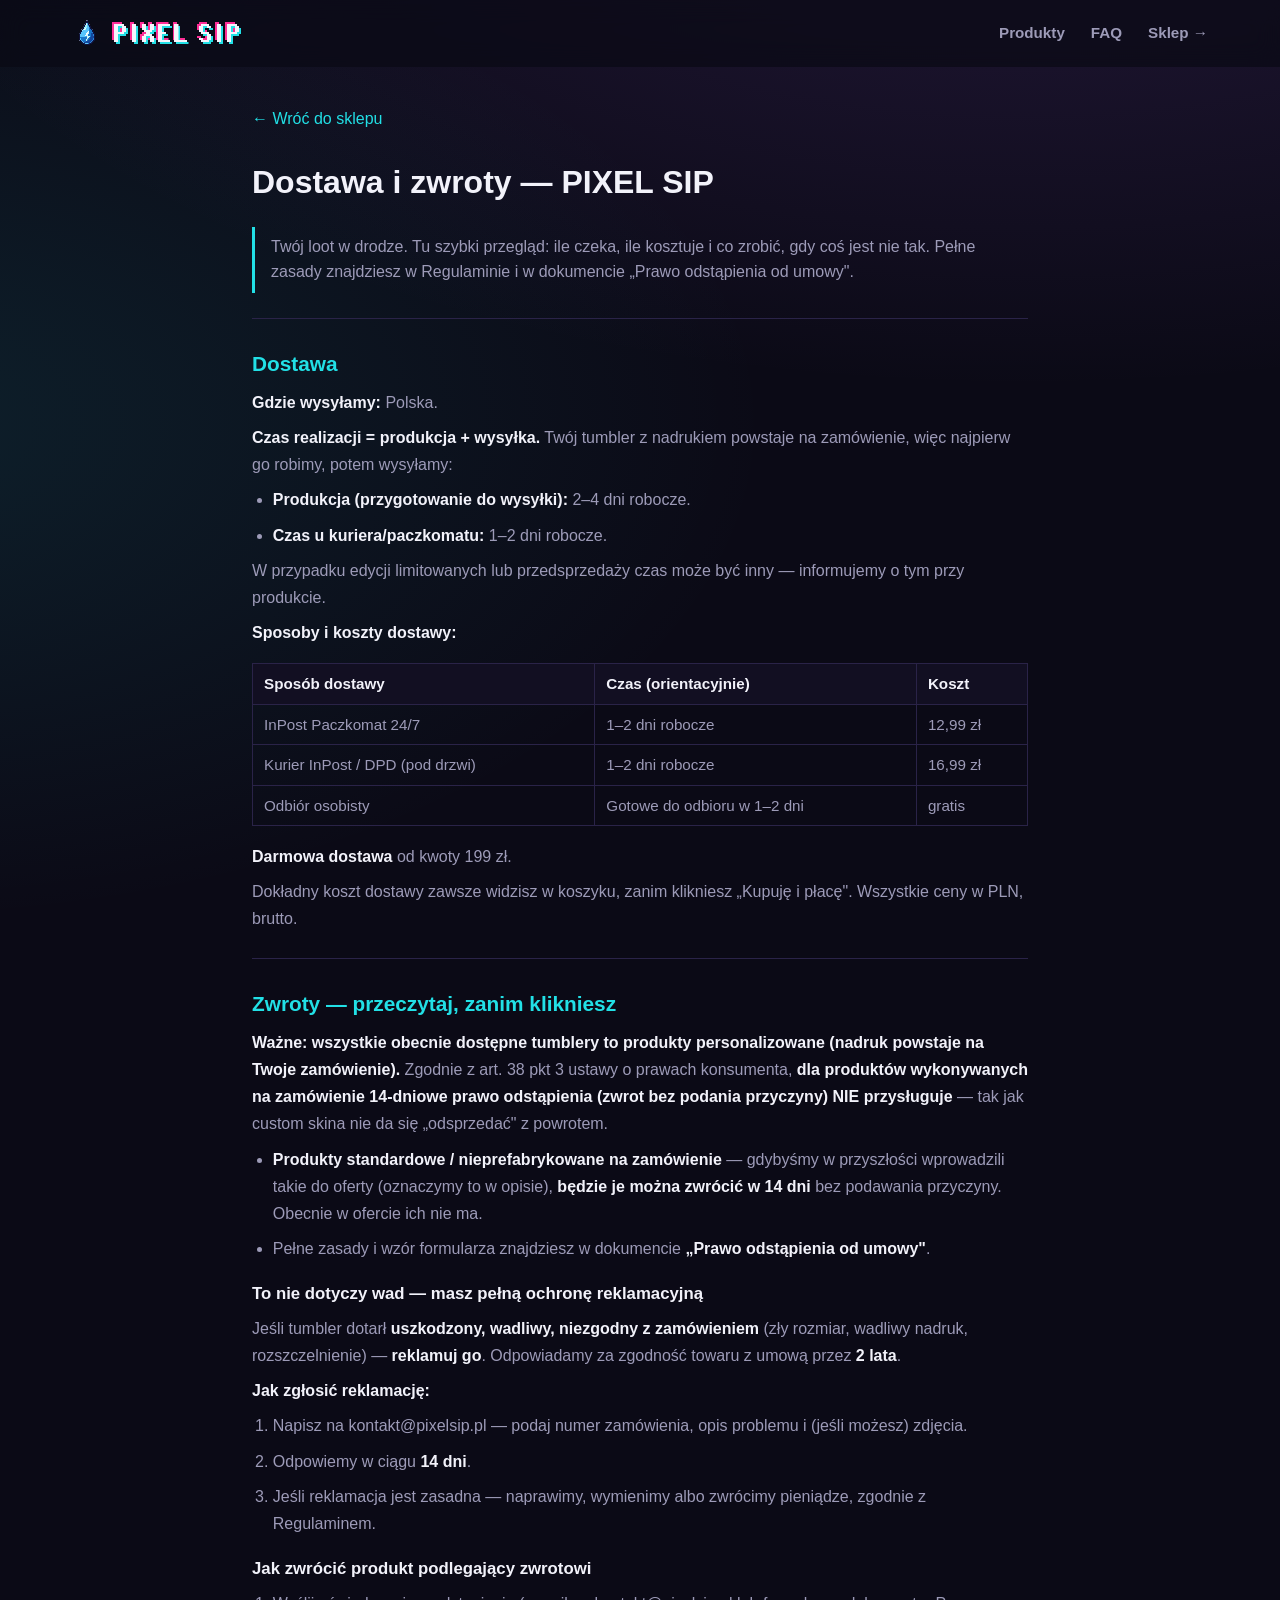
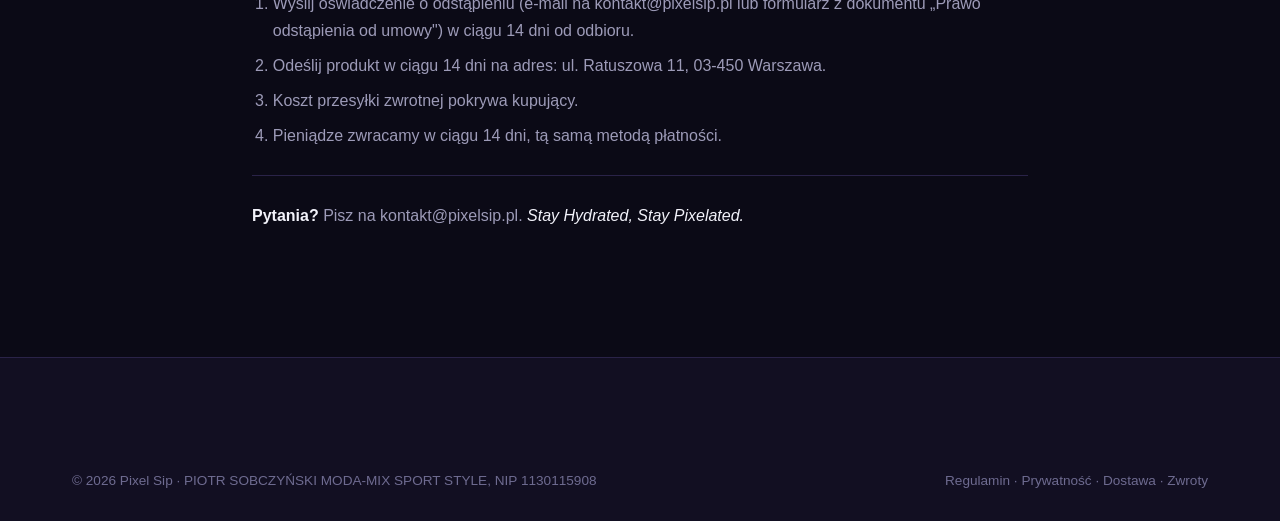
==== commit 3941fe04: "Kreator: edycja kubka z koszyka + fix widżetu paczkomatu na mobile 1) Edycja pozycji koszyka: przyci" ====
--- a/pages/dostawa-i-zwroty.html
+++ b/pages/dostawa-i-zwroty.html
@@ -36,16 +36,15 @@
 <table><thead><tr><th>Sposób dostawy</th><th>Czas (orientacyjnie)</th><th>Koszt</th></tr></thead><tbody>
 <tr><td>InPost Paczkomat 24/7</td><td>1–2 dni robocze</td><td>12,99 zł</td></tr>
 <tr><td>Kurier InPost / DPD (pod drzwi)</td><td>1–2 dni robocze</td><td>16,99 zł</td></tr>
-<tr><td>Kurier — za pobraniem</td><td>1–2 dni robocze</td><td>21,99 zł</td></tr>
 <tr><td>Odbiór osobisty</td><td>Gotowe do odbioru w 1–2 dni</td><td>gratis</td></tr>
 </tbody></table>
 <p><strong>Darmowa dostawa</strong> od kwoty 199 zł.</p>
 <p>Dokładny koszt dostawy zawsze widzisz w koszyku, zanim klikniesz „Kupuję i płacę&quot;. Wszystkie ceny w PLN, brutto.</p>
 <hr>
 <h2>Zwroty — przeczytaj, zanim klikniesz</h2>
-<p><strong>Ważne: większość naszych tumblerów to produkty personalizowane (nadruk powstaje na Twoje zamówienie).</strong> Zgodnie z art. 38 pkt 3 ustawy o prawach konsumenta, <strong>dla produktów wykonywanych na zamówienie 14-dniowe prawo odstąpienia (zwrot bez podania przyczyny) NIE przysługuje</strong> — tak jak custom skina nie da się „odsprzedać&quot; z powrotem.</p>
+<p><strong>Ważne: wszystkie obecnie dostępne tumblery to produkty personalizowane (nadruk powstaje na Twoje zamówienie).</strong> Zgodnie z art. 38 pkt 3 ustawy o prawach konsumenta, <strong>dla produktów wykonywanych na zamówienie 14-dniowe prawo odstąpienia (zwrot bez podania przyczyny) NIE przysługuje</strong> — tak jak custom skina nie da się „odsprzedać&quot; z powrotem.</p>
 <ul>
-<li><strong>Produkty standardowe / nieprefabrykowane na zamówienie</strong> (jeśli takie są w ofercie — oznaczamy to w opisie) <strong>możesz zwrócić w 14 dni</strong> bez podawania przyczyny.</li>
+<li><strong>Produkty standardowe / nieprefabrykowane na zamówienie</strong> — gdybyśmy w przyszłości wprowadzili takie do oferty (oznaczymy to w opisie), <strong>będzie je można zwrócić w 14 dni</strong> bez podawania przyczyny. Obecnie w ofercie ich nie ma.</li>
 <li>Pełne zasady i wzór formularza znajdziesz w dokumencie <strong>„Prawo odstąpienia od umowy&quot;</strong>.</li>
 </ul>
 <h3>To nie dotyczy wad — masz pełną ochronę reklamacyjną</h3>
--- a/css/styles.css
+++ b/css/styles.css
@@ -203,6 +203,9 @@
 .add-row{display:flex;gap:12px;align-items:center;margin-top:24px}
 
 /* ===== Kreator: skróty (presety+losuj) + zakładki + progressive disclosure ===== */
+.edit-banner{display:flex;flex-wrap:wrap;gap:8px 12px;align-items:center;background:rgba(255,210,63,.1);border:1px solid rgba(255,210,63,.4);border-radius:12px;padding:12px 16px;margin-bottom:18px;font-size:.92rem;color:var(--txt)}
+.edit-banner.off{display:none}
+.edit-banner #edit-cancel{margin-left:auto}
 .quickstart{display:flex;gap:10px;align-items:center;margin-bottom:24px}
 .quickstart__presets{display:flex;gap:8px;overflow-x:auto;flex:1;padding-bottom:4px;scrollbar-width:thin;-webkit-overflow-scrolling:touch}
 .preset{flex:0 0 auto;border:1.5px solid var(--line);border-radius:12px;padding:9px 15px;font-size:.86rem;font-weight:700;color:var(--muted);background:var(--card);transition:.15s;white-space:nowrap;line-height:1.15}
@@ -322,6 +325,8 @@
 .cart-item__img{width:54px;height:54px;border-radius:10px;background-size:cover;background-position:center;image-rendering:pixelated;border:1px solid var(--line)}
 .cart-item__info{display:flex;flex-direction:column;gap:1px;font-size:.9rem}
 .cart-item__price{color:var(--cyan);font-weight:700;font-size:.85rem}
+.cart-item__edit{align-self:start;margin-top:5px;font-size:.78rem;font-weight:600;color:var(--cyan);background:none;border:none;padding:0;cursor:pointer;text-decoration:underline}
+.cart-item__edit:hover{color:var(--txt)}
 .qty{display:flex;align-items:center;gap:8px;grid-column:2;justify-self:start;margin-top:6px}
 .qty button{width:34px;height:34px;border-radius:8px;border:1px solid var(--line);font-weight:800}
 .qty button:hover{border-color:var(--cyan);color:var(--cyan)}
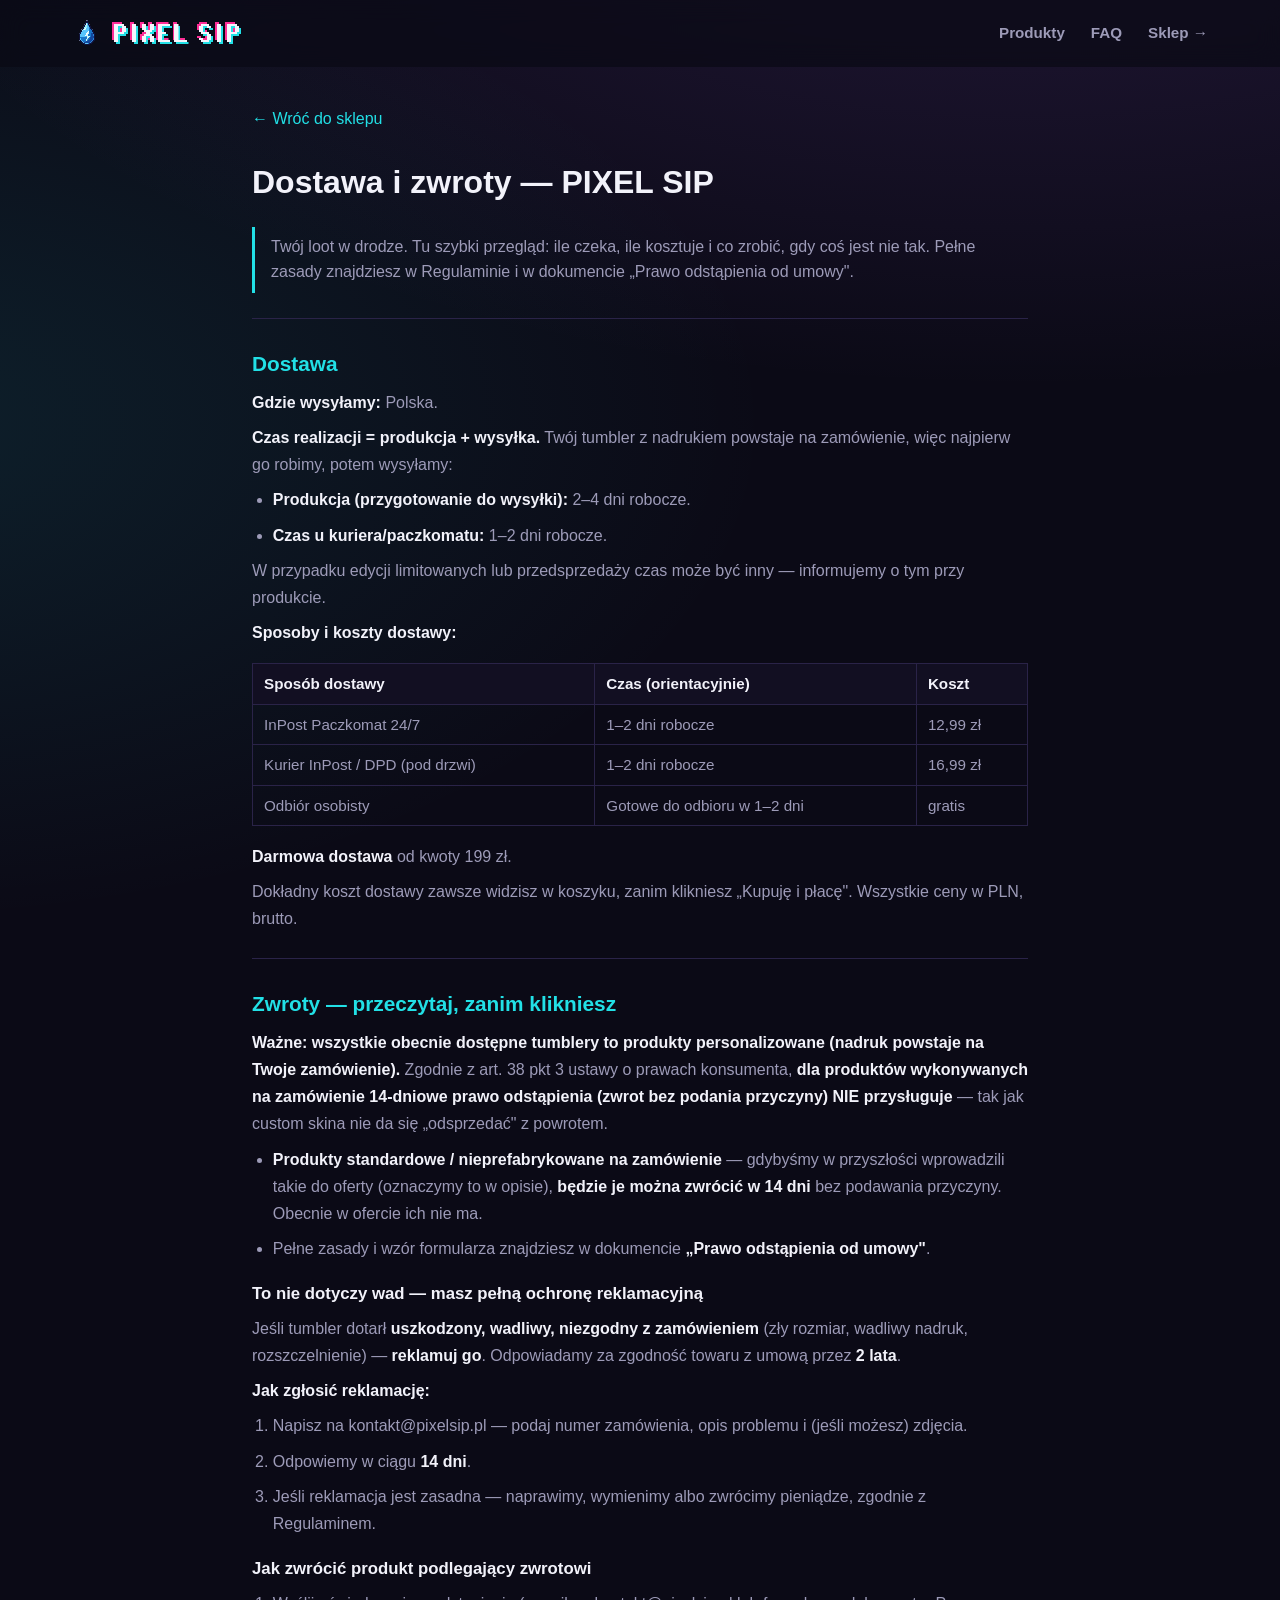
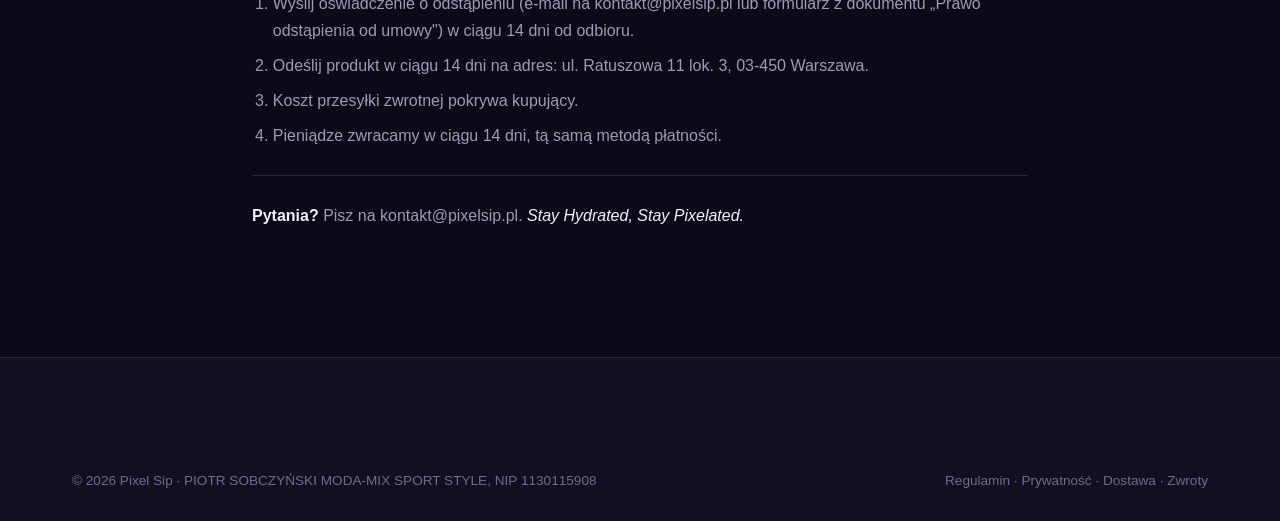
==== commit 77742932: "Dane sprzedawcy zgodne z CEIDG: dodanie „lok. 3" + adres do doręczeń Porównanie z wydrukiem CEIDG: -" ====
--- a/pages/dostawa-i-zwroty.html
+++ b/pages/dostawa-i-zwroty.html
@@ -58,7 +58,7 @@
 <h3>Jak zwrócić produkt podlegający zwrotowi</h3>
 <ol>
 <li>Wyślij oświadczenie o odstąpieniu (e-mail na kontakt@pixelsip.pl lub formularz z dokumentu „Prawo odstąpienia od umowy&quot;) w ciągu 14 dni od odbioru.</li>
-<li>Odeślij produkt w ciągu 14 dni na adres: ul. Ratuszowa 11, 03-450 Warszawa.</li>
+<li>Odeślij produkt w ciągu 14 dni na adres: ul. Ratuszowa 11 lok. 3, 03-450 Warszawa.</li>
 <li>Koszt przesyłki zwrotnej pokrywa kupujący.</li>
 <li>Pieniądze zwracamy w ciągu 14 dni, tą samą metodą płatności.</li>
 </ol>
--- a/css/styles.css
+++ b/css/styles.css
@@ -1,8 +1,7 @@
 /* ===== Pixel Sip — Store design system ===== */
-@font-face{font-family:'Silkscreen';src:url('../assets/fonts/Silkscreen-Bold.ttf');font-weight:700;font-display:swap}
-@font-face{font-family:'Silkscreen';src:url('../assets/fonts/Silkscreen-Regular.ttf');font-weight:400;font-display:swap}
-@font-face{font-family:'PressStart';src:url('../assets/fonts/PressStart2P-Regular.ttf');font-display:swap}
-@font-face{font-family:'PixelSipFont';src:url('../assets/fonts/PixelOperator-Bold.ttf');font-display:swap}
+@font-face{font-family:'Silkscreen';src:url('../assets/fonts/Silkscreen-Bold.woff2') format('woff2'),url('../assets/fonts/Silkscreen-Bold.ttf') format('truetype');font-weight:700;font-display:swap}
+@font-face{font-family:'Silkscreen';src:url('../assets/fonts/Silkscreen-Regular.woff2') format('woff2'),url('../assets/fonts/Silkscreen-Regular.ttf') format('truetype');font-weight:400;font-display:swap}
+@font-face{font-family:'PixelSipFont';src:url('../assets/fonts/PixelOperator-Bold.woff2') format('woff2'),url('../assets/fonts/PixelOperator-Bold.ttf') format('truetype');font-display:swap}
 
 :root{
   --bg:#0B0A16; --bg2:#120F22; --card:#171228; --card2:#1E1838; --line:#2A2348;
@@ -70,10 +69,10 @@
 .hero__badges{display:flex;gap:18px;margin-top:26px;flex-wrap:wrap}
 .hero__badges span{font-size:.88rem;color:var(--muted);display:inline-flex;align-items:center;white-space:nowrap}
 .hero__badges span::first-letter{margin-right:6px}
-.hero__art{aspect-ratio:1;border-radius:24px;background:var(--bg2);image-rendering:pixelated;
+.hero__art{aspect-ratio:4/5;border-radius:24px;background:var(--bg2);
   border:1px solid var(--line);box-shadow:var(--shadow);position:relative;overflow:hidden}
 .hero__art::after{content:'';position:absolute;inset:0;border-radius:24px;box-shadow:inset 0 0 60px rgba(34,224,230,.25);z-index:2;pointer-events:none}
-.hero__slide{position:absolute;inset:0;background-size:cover;background-position:center;image-rendering:pixelated;opacity:0;transition:opacity .8s ease}
+.hero__slide{position:absolute;inset:0;background-size:cover;background-position:center;opacity:0;transition:opacity .8s ease}
 .hero__slide.is-active{opacity:1}
 .hero__dots{position:absolute;bottom:14px;left:0;right:0;display:flex;justify-content:center;gap:7px;z-index:3}
 .hero__dot{width:8px;height:8px;border-radius:50%;background:rgba(242,242,250,.4);border:0;padding:0;cursor:pointer;transition:.2s}
@@ -245,15 +244,9 @@
 .delivery-ul{list-style:none}.delivery-ul li{display:flex;justify-content:space-between;gap:12px;padding:9px 0;border-bottom:1px solid var(--line);font-size:.92rem}
 .delivery-ul b{color:var(--cyan)}.gift-note a{color:var(--cyan)}
 .trust-strip{display:flex;flex-wrap:wrap;justify-content:space-between;gap:14px;padding:22px 0;font-size:.9rem;color:var(--muted)}
-.lifestyle{display:grid;grid-template-columns:repeat(6,1fr);gap:12px}
-.life-card{margin:0;border-radius:var(--radius);overflow:hidden;border:1px solid var(--line);background:var(--bg2);aspect-ratio:4/5}
-.life-card img{width:100%;height:100%;object-fit:cover;display:block;transition:transform .5s ease}
-.life-card:hover img{transform:scale(1.05)}
-@media(max-width:980px){.lifestyle{grid-template-columns:repeat(3,1fr)}}
-@media(max-width:640px){.lifestyle{grid-template-columns:repeat(2,1fr);gap:10px}}
 .nl-form{max-width:460px;margin:18px auto 0}.nl-row{display:flex;gap:10px}
-.nl-consent,.co-consent{display:flex;gap:8px;align-items:flex-start;font-size:.78rem;color:var(--muted);margin-top:12px;text-align:left;line-height:1.45}
-.nl-consent input,.co-consent input{margin-top:3px;flex-shrink:0}.nl-consent a,.co-consent a{color:var(--cyan)}.co-consent b{color:var(--txt)}
+.nl-consent,.co-consent{display:block;position:relative;padding-left:28px;font-size:.78rem;color:var(--muted);margin-top:12px;text-align:left;line-height:1.45}
+.nl-consent input[type=checkbox],.co-consent input[type=checkbox]{position:absolute;left:0;top:2px;width:auto;height:auto;min-width:0;margin:0;flex:none}.nl-consent a,.co-consent a{color:var(--cyan)}.co-consent b{color:var(--txt)}
 @media(max-width:640px){.delivery-info{grid-template-columns:1fr}.trust-strip{flex-direction:column;gap:10px}.nl-row{flex-direction:column}}
 
 /* ===== Specs / bundles ===== */
@@ -422,3 +415,29 @@
 .unique-note{margin:0 0 12px;padding:10px 14px;border-left:3px solid var(--cyan);background:rgba(34,224,230,.07);border-radius:8px;font-size:.9rem;line-height:1.5}
 .unique-note b{color:var(--cyan)}
 @media(prefers-reduced-motion:reduce){*{transition:none!important;scroll-behavior:auto!important}}
+
+/* ——————————————————— RUCH / ANIMACJE (scroll-reveal, mikro, marquee) ——————————————————— */
+/* Reveal działa wyłącznie z JS (klasa .anim-ready na <html>) — bez JS treść jest od razu widoczna (no-FOUC). */
+html.anim-ready .reveal{opacity:0;transform:translateY(22px);transition:opacity .55s cubic-bezier(.2,.8,.2,1) var(--rd,0ms),transform .55s cubic-bezier(.2,.8,.2,1) var(--rd,0ms);will-change:opacity,transform}
+html.anim-ready .reveal.is-in{opacity:1;transform:none}
+
+/* Mikro-interakcje: delikatny lift na kartach, które jeszcze go nie miały */
+.summer-card,.spec-card,.faq-item{transition:transform .2s ease,border-color .2s ease,box-shadow .2s ease}
+.summer-card:hover,.spec-card:hover{transform:translateY(-4px);border-color:var(--purple);box-shadow:var(--shadow)}
+.faq-item:hover{border-color:var(--purple)}
+
+/* Marquee pod hero (dekoracyjny pasek marki) */
+.marquee{overflow:hidden;border-block:1px solid var(--line);background:var(--bg2);padding:12px 0}
+.marquee__track{display:flex;width:max-content;animation:psMarquee 34s linear infinite}
+.marquee:hover .marquee__track,.marquee:focus-within .marquee__track{animation-play-state:paused}
+.marquee span{font-family:'Silkscreen',monospace;font-size:.8rem;letter-spacing:.06em;color:var(--muted);white-space:nowrap;text-transform:uppercase}
+.marquee i{color:var(--pink);font-style:normal;padding:0 14px}
+@keyframes psMarquee{to{transform:translateX(-50%)}}
+
+/* Globalny, widoczny focus dla nawigacji klawiaturą (a11y) — pola formularzy mają własny focus (border+glow) */
+:focus-visible{outline:2px solid var(--cyan);outline-offset:2px;border-radius:4px}
+
+@media(prefers-reduced-motion:reduce){
+  html.anim-ready .reveal{opacity:1!important;transform:none!important}
+  .marquee__track{animation:none!important}
+}
